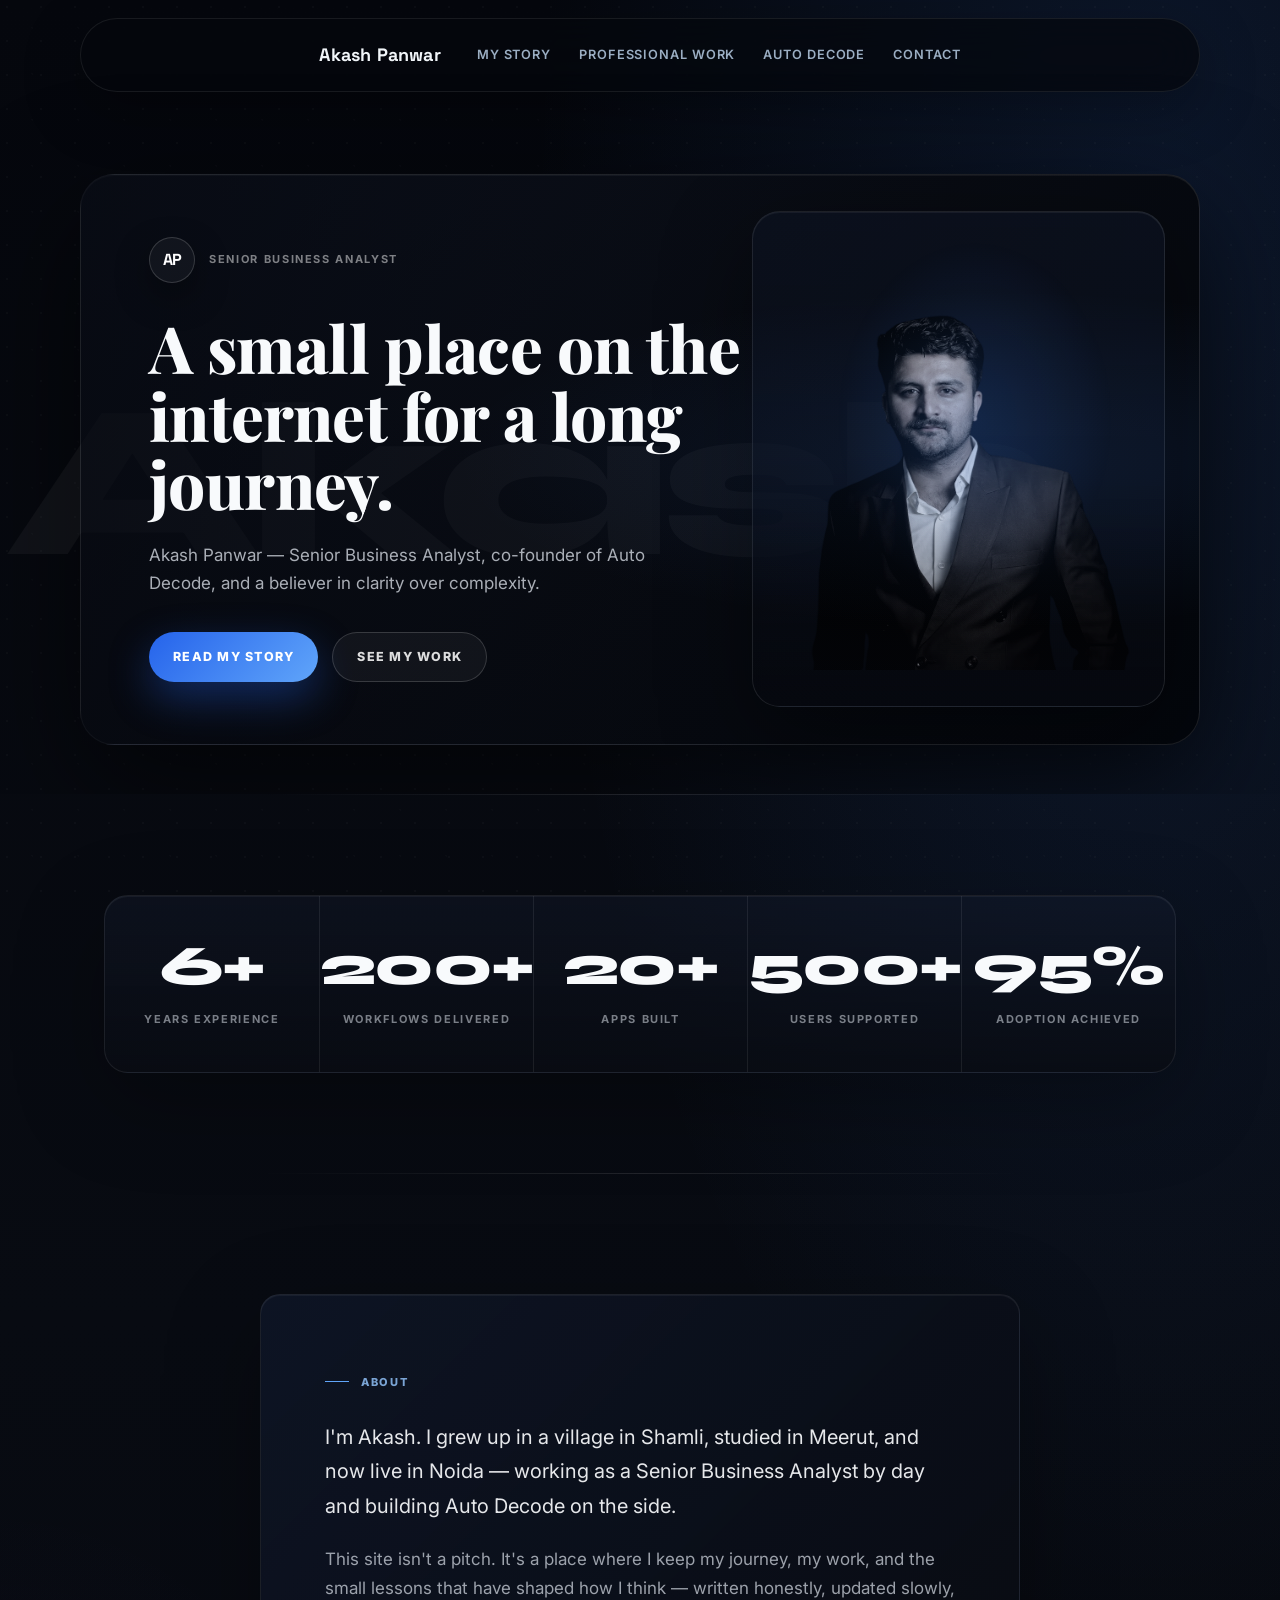
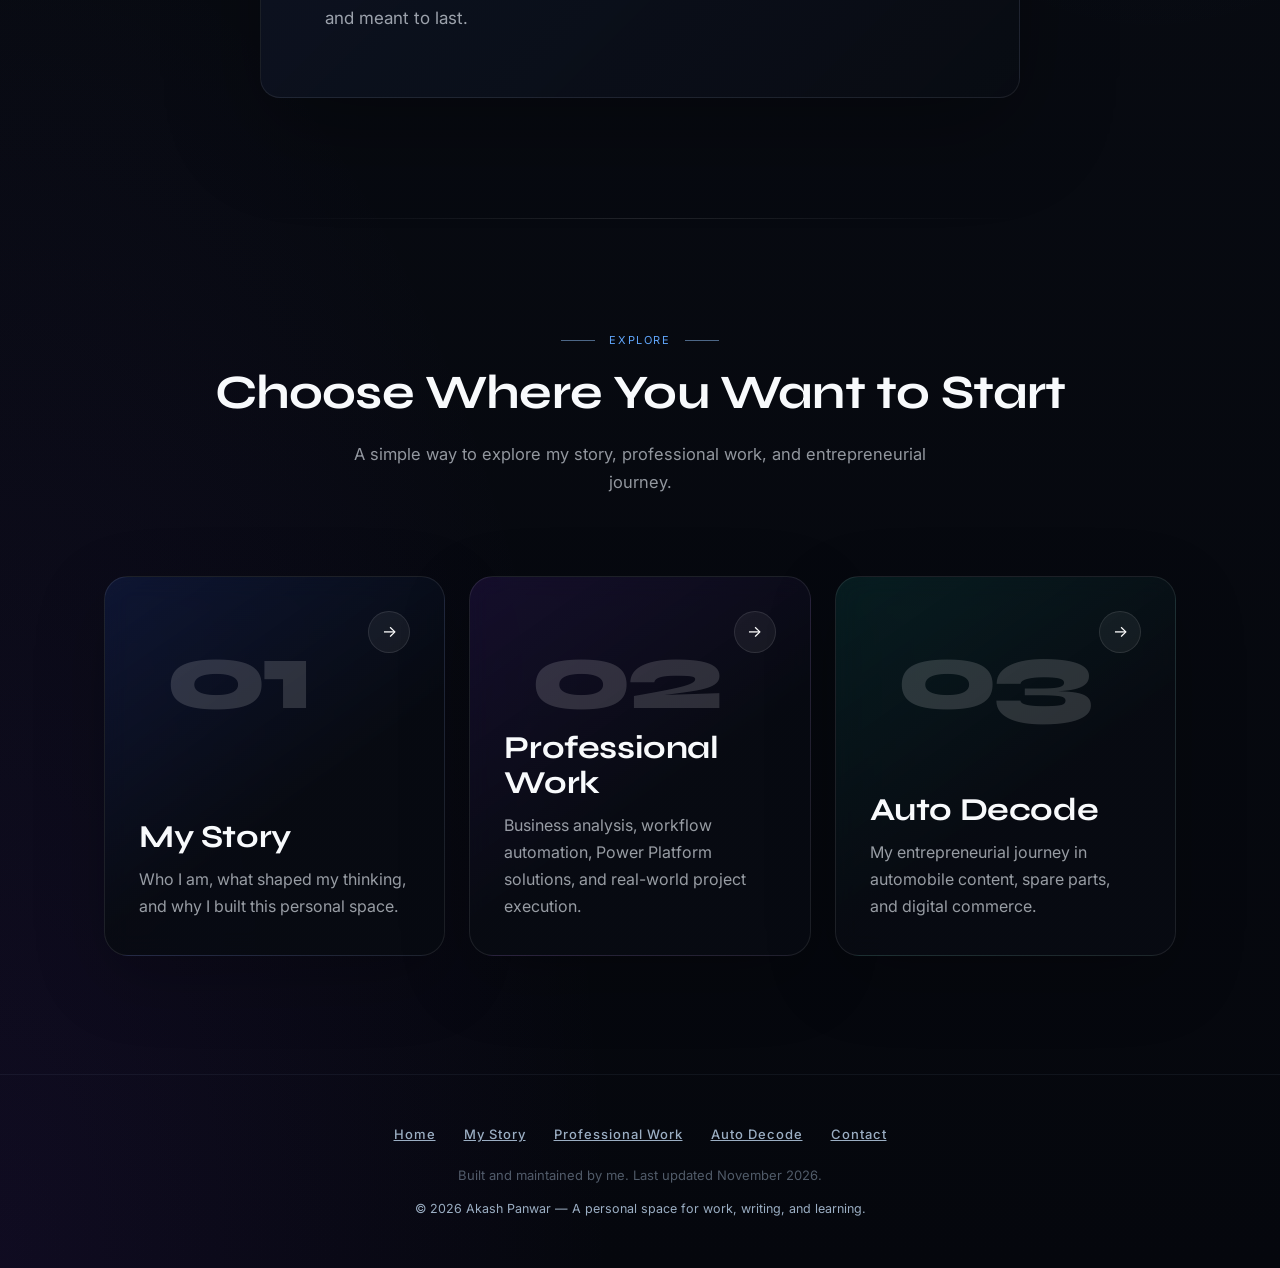
==== index.html @ 714dcef4 "Prepare GitHub Pages deployment" ====
<!DOCTYPE html>
<html lang="en">
<head>
  <meta charset="UTF-8">
  <meta name="viewport" content="width=device-width, initial-scale=1.0">
  <title>Akash Panwar | Home</title>
  <meta name="description" content="Personal professional website of Akash Panwar, Senior Business Analyst sharing work, journey, and learnings.">
  <link rel="preconnect" href="https://fonts.googleapis.com">
  <link rel="preconnect" href="https://fonts.gstatic.com" crossorigin>
  <link href="https://fonts.googleapis.com/css2?family=Playfair+Display:wght@600;700;800&family=Syne:wght@500;600;700;800&family=Space+Grotesk:wght@400;500;600;700;800&family=Inter:ital,opsz,wght@0,14..32,300;0,14..32,400;0,14..32,500;0,14..32,600;0,14..32,700;1,14..32,400&display=swap" rel="stylesheet">
  <link rel="stylesheet" href="style.css">
  <style id="mobile-header-fix">
    .mobile-brand-link { display: none !important; }
    @media (max-width: 900px) {
      nav .mobile-brand-link {
        display: inline-flex !important;
        align-items: center;
        font-family: 'Space Grotesk', sans-serif;
        font-size: 16px;
        font-weight: 700;
        color: var(--heading);
        text-decoration: none;
        letter-spacing: 0.2px;
      }
    }
  </style>

  <style>
    .home-page {
      background:
        radial-gradient(circle at 50% -10%, rgba(59,130,246,0.16), transparent 34%),
        linear-gradient(180deg, #05070d 0%, #080b12 48%, #05070d 100%);
    }

    .home-page #particle-canvas,
    .home-page .glow-orb {
      display: none;
    }

    .home-page nav {
      top: 18px;
      left: 50%;
      right: auto;
      width: min(1120px, calc(100% - 40px));
      transform: translateX(-50%);
      padding: 12px 18px;
      border: 1px solid rgba(255,255,255,0.08);
      border-radius: 999px;
      background: rgba(5,7,13,0.72);
      box-shadow: 0 18px 60px rgba(0,0,0,0.28);
    }

    .home-page #desktop-nav {
      width: 100%;
      justify-content: center;
      gap: 28px;
    }

    .home-page .brand-link {
      color: #fff;
      font-family: 'Space Grotesk', sans-serif;
      font-size: 14px;
      letter-spacing: 1.4px;
    }

    #hero {
      min-height: 100vh !important;
      max-width: 100% !important;
      margin: 0 !important;
      padding: 118px 24px 54px !important;
      display: flex !important;
      align-items: center;
      justify-content: center;
      position: relative;
      z-index: 1;
      overflow: hidden;
    }

    .editorial-hero-card {
      width: min(1120px, 100%);
      min-height: 650px;
      display: grid;
      grid-template-columns: minmax(0, 1.02fr) minmax(360px, 0.9fr);
      position: relative;
      overflow: hidden;
      border-radius: 34px;
      border: 1px solid rgba(255,255,255,0.1);
      background:
        linear-gradient(135deg, rgba(17,17,17,0.98), rgba(8,11,18,0.98) 48%, rgba(3,6,12,0.98)),
        #080b12;
      box-shadow: 0 40px 120px rgba(0,0,0,0.56), inset 0 1px 0 rgba(255,255,255,0.06);
      isolation: isolate;
    }

    .editorial-hero-card::before {
      content: 'Akash';
      position: absolute;
      left: 42px;
      top: 40px;
      font-family: 'Space Grotesk', sans-serif;
      font-size: clamp(86px, 13vw, 178px);
      font-weight: 800;
      line-height: 0.85;
      color: rgba(255,255,255,0.035);
      letter-spacing: -4px;
      pointer-events: none;
      z-index: 0;
    }

    .editorial-hero-card::after {
      content: '';
      position: absolute;
      inset: 0;
      background:
        linear-gradient(90deg, rgba(5,7,13,0.78) 0%, rgba(5,7,13,0.18) 49%, rgba(5,7,13,0) 100%),
        radial-gradient(circle at 78% 25%, rgba(59,130,246,0.16), transparent 30%);
      pointer-events: none;
      z-index: 2;
    }

    .hero-copy {
      position: relative;
      z-index: 3;
      display: flex;
      flex-direction: column;
      justify-content: center;
      padding: 74px 0 74px 70px;
      max-width: 650px;
    }

    .hero-mark-row {
      display: flex;
      align-items: center;
      gap: 14px;
      margin-bottom: 44px;
      opacity: 0;
      animation: editorialIn 0.75s 0.15s both;
    }

    .hero-monogram {
      width: 46px;
      height: 46px;
      display: inline-flex;
      align-items: center;
      justify-content: center;
      border-radius: 50%;
      border: 1px solid rgba(255,255,255,0.16);
      background: rgba(255,255,255,0.04);
      color: #fff;
      font-family: 'Space Grotesk', sans-serif;
      font-weight: 800;
      letter-spacing: -0.8px;
      box-shadow: 0 14px 34px rgba(0,0,0,0.35);
    }

    .hero-kicker {
      color: rgba(255,255,255,0.48);
      font-size: 11px;
      font-weight: 700;
      letter-spacing: 2.6px;
      text-transform: uppercase;
    }

    .hero-heading {
      margin: 0;
      font-family: 'Space Grotesk', sans-serif;
      font-size: clamp(46px, 7.4vw, 92px);
      font-weight: 800;
      line-height: 0.95;
      color: #f8fafc;
      letter-spacing: -1.8px;
      opacity: 0;
      animation: editorialIn 0.8s 0.28s both;
    }

    .hero-heading .highlight {
      display: inline-block;
      margin-top: 8px;
      background: linear-gradient(135deg, #f8fbff 0%, #93c5fd 35%, #3b82f6 100%);
      -webkit-background-clip: text;
      -webkit-text-fill-color: transparent;
      background-clip: text;
      filter: drop-shadow(0 10px 30px rgba(59,130,246,0.22));
    }

    .hero-heading .article {
      display: inline-block;
      margin-right: 0.16em;
    }

    .hero-heading .role-word {
      display: inline-block;
    }

    .hero-sub {
      max-width: 540px;
      margin: 30px 0 0;
      color: rgba(226,232,240,0.74);
      font-size: clamp(15.5px, 1.4vw, 18px);
      line-height: 1.75;
      opacity: 0;
      animation: editorialIn 0.8s 0.42s both;
    }

    .hero-actions {
      display: flex;
      align-items: center;
      gap: 14px;
      flex-wrap: wrap;
      margin-top: 42px;
      opacity: 0;
      animation: editorialIn 0.8s 0.56s both;
    }

    .hero-cta {
      display: inline-flex;
      align-items: center;
      justify-content: center;
      min-height: 50px;
      padding: 0 24px;
      border-radius: 999px;
      font-size: 12.5px;
      font-weight: 800;
      letter-spacing: 1.25px;
      text-transform: uppercase;
      text-decoration: none;
      transition: transform 0.25s ease, box-shadow 0.25s ease, border-color 0.25s ease, background 0.25s ease;
    }

    .hero-cta.primary {
      color: #fff;
      background: linear-gradient(135deg, #2563eb, #60a5fa);
      box-shadow: 0 16px 42px rgba(37,99,235,0.36);
    }

    .hero-cta.secondary {
      color: rgba(255,255,255,0.86);
      border: 1px solid rgba(255,255,255,0.16);
      background: rgba(255,255,255,0.045);
    }

    .hero-cta:hover,
    .hero-cta:focus-visible {
      transform: translateY(-3px);
      box-shadow: 0 22px 54px rgba(37,99,235,0.22);
    }

    .hero-image-panel {
      position: relative;
      z-index: 1;
      min-height: 650px;
      overflow: hidden;
    }

    .hero-image-panel::before {
      content: '';
      position: absolute;
      inset: 0;
      background:
        linear-gradient(90deg, #080b12 0%, rgba(8,11,18,0.58) 16%, rgba(8,11,18,0) 42%),
        linear-gradient(0deg, rgba(5,7,13,0.72) 0%, rgba(5,7,13,0) 34%);
      z-index: 2;
      pointer-events: none;
    }

    .hero-image-panel img {
      position: absolute;
      right: -88px;
      bottom: 76px;
      width: min(690px, 138%);
      height: 100%;
      object-fit: contain;
      object-position: right bottom;
      filter: grayscale(0.68) saturate(0.7) contrast(1.13) brightness(0.92);
      opacity: 0;
      transform: translateX(28px) scale(1.02);
      animation: portraitIn 0.95s 0.34s cubic-bezier(0.16,1,0.3,1) both;
      -webkit-mask-image: linear-gradient(to left, #000 76%, transparent 100%);
      mask-image: linear-gradient(to left, #000 76%, transparent 100%);
    }

    .about-intro {
      max-width: 700px;
      margin: 0 auto;
      padding: 80px 24px;
      text-align: center;
      color: rgba(226,232,240,0.78);
      font-family: 'Inter', sans-serif;
      font-size: clamp(16px, 1.5vw, 18px);
      line-height: 1.85;
    }

    .about-intro p {
      margin: 0;
    }

    .about-intro p + p {
      margin-top: 22px;
    }

    .explore-home {
      max-width: 1120px;
      padding: 28px 24px 96px !important;
      margin: 0 auto;
      position: relative;
      z-index: 1;
    }

    .explore-home .eyebrow,
    .explore-home .sec-title,
    .explore-home .sec-desc {
      text-align: center;
      margin-left: auto;
      margin-right: auto;
    }

    .explore-home .sec-title {
      font-size: clamp(30px, 4vw, 48px);
      color: #f8fafc;
    }

    .explore-home .sec-desc {
      max-width: 620px;
      color: rgba(226,232,240,0.64);
    }

    .home-links-grid {
      display: grid;
      grid-template-columns: repeat(3, minmax(0, 1fr));
      gap: 18px;
      margin-top: 38px;
    }

    .home-page .explore-card {
      min-height: 232px;
      display: flex !important;
      flex-direction: column;
      justify-content: space-between;
      padding: 28px !important;
      border-radius: 22px;
      background: linear-gradient(180deg, rgba(17,24,39,0.72), rgba(8,11,18,0.9));
      border: 1px solid rgba(255,255,255,0.09);
      box-shadow: 0 22px 70px rgba(0,0,0,0.22);
      transition: transform 0.25s ease, border-color 0.25s ease, box-shadow 0.25s ease, background 0.25s ease;
    }

    .home-page .explore-card:hover,
    .home-page .explore-card:focus-visible {
      transform: translateY(-10px);
      border-color: rgba(96,165,250,0.48);
      box-shadow: 0 30px 86px rgba(0,0,0,0.38), 0 0 0 1px rgba(59,130,246,0.1), 0 0 38px rgba(59,130,246,0.12);
      background: linear-gradient(180deg, rgba(20,30,48,0.86), rgba(8,11,18,0.94));
    }

    .explore-card-top {
      display: flex;
      align-items: center;
      justify-content: space-between;
      gap: 16px;
      margin-bottom: 36px;
    }

    .explore-number {
      color: rgba(147,197,253,0.56);
      font-family: 'Space Grotesk', sans-serif;
      font-size: 13px;
      font-weight: 800;
      letter-spacing: 1.8px;
    }

    .explore-arrow {
      width: 34px;
      height: 34px;
      display: inline-flex;
      align-items: center;
      justify-content: center;
      border-radius: 50%;
      color: #fff;
      background: rgba(255,255,255,0.055);
      border: 1px solid rgba(255,255,255,0.1);
      transition: transform 0.25s ease, background 0.25s ease;
    }

    .explore-card:hover .explore-arrow,
    .explore-card:focus-visible .explore-arrow {
      transform: translateX(4px);
      background: rgba(59,130,246,0.2);
    }

    .home-page .explore-card .explore-card-title {
      font-size: 22px;
      color: #f8fafc !important;
      margin: 0 0 12px;
    }

    .home-page .explore-card p {
      color: rgba(226,232,240,0.66) !important;
      font-size: 14.5px !important;
      line-height: 1.72 !important;
      margin: 0;
    }

    .home-page .divider {
      display: none;
    }

    @keyframes editorialIn {
      from { opacity: 0; transform: translateY(24px); }
      to { opacity: 1; transform: translateY(0); }
    }

    @keyframes portraitIn {
      from { opacity: 0; transform: translateX(34px) scale(1.04); }
      to { opacity: 1; transform: translateX(0) scale(1); }
    }

    @media (min-width: 761px) and (max-width: 980px) {
      #hero {
        padding: 106px 16px 46px !important;
      }

      .editorial-hero-card {
        grid-template-columns: minmax(0, 1fr) minmax(290px, 0.82fr);
        min-height: 570px;
        border-radius: 30px;
      }

      .hero-copy {
        padding: 56px 0 56px 46px;
      }

      .hero-heading {
        font-size: clamp(42px, 6vw, 64px);
      }

      .hero-sub {
        max-width: 420px;
        font-size: 15.5px;
      }

      .hero-actions {
        align-items: flex-start;
      }

      .hero-cta {
        min-height: 48px;
        padding: 0 20px;
        font-size: 11.75px;
      }

      .hero-image-panel {
        min-height: 570px;
      }

      .hero-image-panel img {
        right: -108px;
        bottom: 82px;
        width: min(590px, 162%);
        object-position: right bottom;
      }

      .home-links-grid {
        grid-template-columns: 1fr;
      }
    }

    @media (max-width: 760px) {
      #hero {
        padding-top: 104px !important;
      }

      .editorial-hero-card {
        grid-template-columns: 1fr;
        min-height: auto;
      }

      .hero-copy {
        padding: 56px 46px 0;
      }

      .hero-image-panel {
        min-height: 430px;
      }

      .hero-image-panel::before {
        background:
          linear-gradient(180deg, #080b12 0%, rgba(8,11,18,0.18) 22%, rgba(8,11,18,0) 52%),
          linear-gradient(0deg, rgba(5,7,13,0.78) 0%, rgba(5,7,13,0) 34%);
      }

      .hero-image-panel img {
        left: 50%;
        right: auto;
        width: min(560px, 104%);
        transform: translateX(-50%) scale(1.02);
        animation-name: portraitInMobile;
        object-position: center bottom;
        -webkit-mask-image: linear-gradient(to bottom, #000 76%, transparent 100%);
        mask-image: linear-gradient(to bottom, #000 76%, transparent 100%);
      }

      .home-links-grid {
        grid-template-columns: 1fr;
      }
    }

    @media (max-width: 700px) {
      .home-page nav {
        top: 12px;
        width: calc(100% - 24px);
        border-radius: 24px;
      }

      .home-page #mobile-nav {
        top: 78px;
        left: 12px;
        right: 12px;
        border-radius: 22px;
        border: 1px solid rgba(255,255,255,0.08);
      }

      #hero {
        padding: 96px 12px 34px !important;
      }

      .editorial-hero-card {
        border-radius: 26px;
      }

      .editorial-hero-card::before {
        left: 22px;
        top: 26px;
        font-size: 82px;
      }

      .hero-copy {
        padding: 42px 24px 0;
      }

      .hero-mark-row {
        margin-bottom: 34px;
      }

      .hero-heading {
        font-size: clamp(38px, 11.8vw, 56px);
        letter-spacing: -1.1px;
      }

      .hero-actions {
        align-items: stretch;
      }

      .hero-cta {
        width: 100%;
        padding: 0 18px;
      }

      .hero-image-panel {
        min-height: 330px;
        margin-top: -12px;
      }

      .hero-image-panel img {
        bottom: 34px;
        width: min(450px, 118%);
      }

      .about-intro {
        padding: 56px 20px;
        font-size: 15.5px;
      }

      .explore-home {
        padding: 18px 16px 72px !important;
      }
    }

    @keyframes portraitInMobile {
      from { opacity: 0; transform: translateX(-44%) scale(1.04); }
      to { opacity: 1; transform: translateX(-50%) scale(1); }
    }

    .home-page {
      position: relative;
      overflow-x: hidden;
      background:
        radial-gradient(ellipse at 90% 8%, rgba(59,130,246,0.13), transparent 38%),
        radial-gradient(ellipse at 0% 100%, rgba(124,58,237,0.09), transparent 34%),
        linear-gradient(180deg, #05070d 0%, #080b12 46%, #05070d 100%);
    }

    .home-page::before {
      content: '';
      position: fixed;
      inset: 0;
      z-index: 0;
      pointer-events: none;
      opacity: 0.035;
      background-image:
        radial-gradient(circle at 20% 20%, rgba(255,255,255,0.7) 0 1px, transparent 1px),
        radial-gradient(circle at 70% 60%, rgba(255,255,255,0.45) 0 1px, transparent 1px);
      background-size: 34px 34px, 46px 46px;
      mix-blend-mode: screen;
    }

    .home-page > * {
      position: relative;
      z-index: 1;
    }

    #hero {
      min-height: min(80vh, 760px) !important;
      padding: 92px 24px 42px !important;
    }

    .editorial-hero-card {
      min-height: 560px;
      grid-template-columns: minmax(0, 3fr) minmax(320px, 2fr);
      align-items: center;
      overflow: visible;
      background:
        linear-gradient(135deg, rgba(13,18,31,0.98), rgba(8,11,18,0.98) 54%, rgba(3,6,12,0.98)),
        #080b12;
    }

    .editorial-hero-card::before {
      left: -76px;
      top: 54%;
      transform: translateY(-50%);
      font-family: 'Syne', sans-serif;
      font-size: clamp(150px, 18vw, 220px);
      color: rgba(255,255,255,0.04);
      letter-spacing: -10px;
      z-index: 0;
    }

    .editorial-hero-card::after {
      background:
        linear-gradient(90deg, rgba(5,7,13,0.62) 0%, rgba(5,7,13,0.14) 48%, rgba(5,7,13,0) 100%),
        radial-gradient(ellipse at 82% 50%, rgba(59,130,246,0.11), transparent 42%);
    }

    .hero-copy {
      max-width: 660px;
      padding: 62px 0 62px 68px;
    }

    .hero-mark-row {
      margin-bottom: 30px;
    }

    .hero-kicker {
      font-family: 'Inter', sans-serif;
      font-size: 11px;
      letter-spacing: 0.15em;
    }

    .hero-heading {
      max-width: 600px;
      font-family: 'Playfair Display', serif;
      font-size: clamp(48px, 5.1vw, 70px);
      line-height: 1.04;
      letter-spacing: -0.6px;
    }

    .hero-heading .mobile-title {
      display: none;
    }

    .hero-sub {
      max-width: 560px;
      margin-top: 24px;
      font-size: clamp(16px, 1.35vw, 17px);
      line-height: 1.68;
    }

    .hero-actions {
      margin-top: 34px;
    }

    .hero-image-panel {
      min-height: 496px;
      margin: 32px 34px 32px 0;
      border: 1px solid rgba(255,255,255,0.1);
      border-radius: 28px;
      overflow: hidden;
      box-shadow: 0 30px 90px rgba(0,0,0,0.42), inset 0 1px 0 rgba(255,255,255,0.06);
      background: linear-gradient(180deg, rgba(15,23,42,0.46), rgba(8,11,18,0.92));
    }

    .hero-image-panel::before {
      background:
        radial-gradient(ellipse at 54% 42%, rgba(59,130,246,0.16), transparent 44%),
        linear-gradient(0deg, rgba(5,7,13,0.62) 0%, rgba(5,7,13,0) 42%);
      filter: blur(0);
    }

    .hero-image-panel img {
      right: -60px;
      bottom: 36px;
      width: min(560px, 134%);
      height: 94%;
      object-position: right bottom;
      -webkit-mask-image: linear-gradient(to left, #000 84%, transparent 100%);
      mask-image: linear-gradient(to left, #000 84%, transparent 100%);
    }

    .section-divider {
      width: min(60%, 760px);
      height: 1px;
      margin: 0 auto;
      background: linear-gradient(90deg, transparent, rgba(255,255,255,0.1), transparent);
    }

    .metrics-strip {
      max-width: 1120px;
      margin: 0 auto;
      padding: 100px 24px;
    }

    .metrics-grid {
      display: grid;
      grid-template-columns: repeat(5, minmax(0, 1fr));
      border: 1px solid rgba(255,255,255,0.08);
      border-radius: 24px;
      background:
        linear-gradient(180deg, rgba(15,23,42,0.4), rgba(8,11,18,0.84)),
        rgba(255,255,255,0.015);
      box-shadow: 0 28px 90px rgba(0,0,0,0.28), inset 0 1px 0 rgba(255,255,255,0.05);
      overflow: hidden;
    }

    .metric-item {
      min-height: 176px;
      display: flex;
      flex-direction: column;
      align-items: center;
      justify-content: center;
      padding: 28px 18px;
      text-align: center;
    }

    .metric-item + .metric-item {
      border-left: 1px solid rgba(255,255,255,0.08);
    }

    .metric-value {
      font-family: 'Syne', sans-serif;
      font-size: clamp(48px, 4.8vw, 56px);
      line-height: 1;
      font-weight: 800;
      letter-spacing: -1.5px;
      color: #f8fafc;
    }

    .metric-label {
      margin-top: 16px;
      color: rgba(226,232,240,0.52);
      font-family: 'Inter', sans-serif;
      font-size: 11px;
      font-weight: 700;
      letter-spacing: 0.15em;
      text-transform: uppercase;
    }

    .about-intro {
      max-width: none;
      padding: 120px 24px;
    }

    .about-panel {
      max-width: 760px;
      margin: 0 auto;
      padding: 64px;
      text-align: left;
      border: 1px solid rgba(255,255,255,0.08);
      border-radius: 20px;
      background:
        linear-gradient(135deg, rgba(15,23,42,0.72), rgba(8,11,18,0.96)),
        #080b12;
      box-shadow: 0 30px 96px rgba(0,0,0,0.3), inset 0 1px 0 rgba(255,255,255,0.05);
    }

    .about-eyebrow {
      display: inline-flex;
      align-items: center;
      gap: 12px;
      margin-bottom: 28px;
      color: rgba(147,197,253,0.82);
      font-family: 'Inter', sans-serif;
      font-size: 11px;
      font-weight: 800;
      letter-spacing: 0.15em;
      text-transform: uppercase;
    }

    .about-eyebrow::before {
      content: '';
      width: 24px;
      height: 1px;
      background: #60a5fa;
    }

    .about-intro .about-lead {
      color: rgba(248,250,252,0.92);
      font-size: 20px;
      line-height: 1.72;
    }

    .about-intro .about-panel p:not(.about-lead) {
      color: rgba(226,232,240,0.68);
      font-size: 17px;
      line-height: 1.72;
    }

    .explore-home {
      padding: 112px 24px 118px !important;
    }

    .explore-home .eyebrow {
      display: flex;
      align-items: center;
      justify-content: center;
      gap: 14px;
      font-family: 'Inter', sans-serif;
      font-size: 11px;
      letter-spacing: 0.15em;
    }

    .explore-home .eyebrow::before,
    .explore-home .eyebrow::after {
      content: '';
      width: 34px;
      height: 1px;
      background: rgba(147,197,253,0.5);
    }

    .explore-home .sec-title {
      font-family: 'Syne', sans-serif;
      font-size: clamp(40px, 4vw, 48px);
      letter-spacing: -0.8px;
    }

    .explore-home .sec-desc {
      font-size: 16.5px;
      line-height: 1.7;
    }

    .home-links-grid {
      grid-template-columns: repeat(3, minmax(0, 1fr));
      gap: 24px;
      margin-top: 80px;
    }

    .home-page .explore-card {
      position: relative;
      min-height: 380px;
      padding: 34px !important;
      overflow: hidden;
      border-radius: 24px;
      transition: transform 300ms cubic-bezier(0.16,1,0.3,1), border-color 300ms cubic-bezier(0.16,1,0.3,1), box-shadow 300ms cubic-bezier(0.16,1,0.3,1), background 300ms cubic-bezier(0.16,1,0.3,1);
    }

    .home-page .explore-card:nth-child(1) {
      background: linear-gradient(145deg, rgba(37,99,235,0.13), rgba(8,11,18,0.92) 58%);
    }

    .home-page .explore-card:nth-child(2) {
      background: linear-gradient(145deg, rgba(124,58,237,0.13), rgba(8,11,18,0.92) 58%);
    }

    .home-page .explore-card:nth-child(3) {
      background: linear-gradient(145deg, rgba(20,184,166,0.12), rgba(8,11,18,0.92) 58%);
    }

    .home-page .explore-card:hover,
    .home-page .explore-card:focus-visible {
      transform: translateY(-4px);
      border-color: rgba(255,255,255,0.16);
      box-shadow: 0 34px 92px rgba(0,0,0,0.42), 0 0 46px rgba(59,130,246,0.1);
    }

    .explore-card-top {
      position: relative;
      z-index: 2;
      margin-bottom: auto;
    }

    .explore-number {
      position: absolute;
      left: 26px;
      top: 18px;
      font-family: 'Syne', sans-serif;
      font-size: clamp(72px, 8vw, 96px);
      line-height: 1;
      letter-spacing: -5px;
      color: rgba(255,255,255,0.15);
      pointer-events: none;
    }

    .explore-arrow {
      margin-left: auto;
      width: 42px;
      height: 42px;
      box-shadow: 0 0 0 rgba(96,165,250,0);
    }

    .explore-card:hover .explore-arrow,
    .explore-card:focus-visible .explore-arrow {
      transform: translate(4px, -2px);
      background: rgba(59,130,246,0.22);
      box-shadow: 0 0 34px rgba(96,165,250,0.24);
    }

    .home-page .explore-card .explore-card-title {
      position: relative;
      z-index: 2;
      font-family: 'Syne', sans-serif;
      font-size: clamp(26px, 2.5vw, 32px);
      line-height: 1.1;
      letter-spacing: -0.4px;
    }

    .home-page .explore-card p {
      position: relative;
      z-index: 2;
      font-size: 16px !important;
      line-height: 1.7 !important;
    }

    .footer-updated {
      margin: 0 0 10px;
      color: var(--muted);
      font-size: 13px;
      font-weight: 400;
      opacity: 0.5;
      text-align: center;
    }

    @media (min-width: 761px) and (max-width: 980px) {
      #hero {
        min-height: auto !important;
        padding: 96px 16px 42px !important;
      }

      .editorial-hero-card {
        grid-template-columns: minmax(0, 1.2fr) minmax(280px, 0.8fr);
        min-height: 520px;
      }

      .hero-heading {
        font-size: clamp(42px, 5.8vw, 58px);
      }

      .hero-image-panel {
        min-height: 440px;
        margin: 28px 28px 28px 0;
      }

      .metrics-grid {
        grid-template-columns: repeat(5, minmax(0, 1fr));
      }

      .metric-value {
        font-size: 40px;
      }
    }

    @media (max-width: 760px) {
      #hero {
        min-height: auto !important;
      }

      .editorial-hero-card {
        overflow: hidden;
      }

      .hero-heading {
        max-width: 100%;
        font-size: clamp(40px, 10vw, 48px);
        line-height: 1.08;
      }

      .hero-image-panel {
        border-radius: 0 0 26px 26px;
        border-left: 0;
        border-right: 0;
        border-bottom: 0;
      }
    }

    @media (max-width: 700px) {
      .editorial-hero-card::before {
        left: -42px;
        top: 74px;
        transform: none;
        font-size: 120px;
      }

      #hero {
        padding: 92px 8px 34px !important;
      }

      .hero-copy {
        padding: 38px 20px 0;
      }

      .hero-heading {
        font-size: clamp(26px, 7vw, 30px);
        line-height: 1.08;
      }

      .hero-heading .desktop-title {
        display: none;
      }

      .hero-heading .mobile-title {
        display: inline;
      }

      .hero-sub {
        font-size: 16px;
      }

      .section-divider {
        width: 74%;
      }

      .metrics-strip {
        padding: 72px 20px;
      }

      .metrics-grid {
        grid-template-columns: 1fr;
        border-radius: 20px;
      }

      .metric-item {
        min-height: 132px;
        padding: 26px 18px;
      }

      .metric-item + .metric-item {
        border-left: 0;
        border-top: 1px solid rgba(255,255,255,0.08);
      }

      .metric-value {
        font-size: 48px;
      }

      .about-intro {
        padding: 88px 20px;
      }

      .about-panel {
        padding: 32px;
        border-radius: 18px;
        text-align: left;
      }

      .about-intro .about-lead {
        font-size: 18px;
      }

      .about-intro .about-panel p:not(.about-lead) {
        font-size: 16px;
      }

      .explore-home {
        padding: 88px 16px 92px !important;
      }

      .explore-home .sec-title {
        font-size: clamp(30px, 8.8vw, 34px);
      }

      .home-links-grid {
        margin-top: 56px;
        gap: 18px;
      }

      .home-page .explore-card {
        min-height: 320px;
        padding: 28px !important;
      }
    }
  </style>
</head>
<body class="home-page">

  <div id="loading-screen">
    <div id="cin-wrap">
      <div id="cin-monogram">AP</div>
      <div id="cin-fullname">Akash Panwar</div>
    </div>
    <div id="cin-tagline">Senior Business Analyst &nbsp;&middot;&nbsp; Noida, India</div>
  </div>

  <div id="scroll-progress"></div>
  <canvas id="particle-canvas"></canvas>

  <nav>
    <a class="mobile-brand-link" href="index.html">Akash Panwar</a>
    <div id="desktop-nav">
      <a class="nav-link brand-link active" href="index.html">Akash Panwar</a>
      <a class="nav-link" href="my-story.html">my story</a>
      <a class="nav-link" href="professional-work.html">professional work</a>
      <a class="nav-link" href="auto-decode.html">auto decode</a>
      <a class="nav-link" href="contact.html">contact</a>
    </div>
    <button class="icon-btn" id="mobile-toggle" title="Menu" style="display:none;">&#9776;</button>
  </nav>

  <div id="mobile-nav">
    <a class="nav-link" href="my-story.html">my story</a>
    <a class="nav-link" href="professional-work.html">professional work</a>
    <a class="nav-link" href="auto-decode.html">auto decode</a>
    <a class="nav-link" href="contact.html">contact</a>
  </div>

  <section id="hero">
    <div class="editorial-hero-card">
      <div class="hero-copy">
        <div class="hero-mark-row">
          <div class="hero-monogram">AP</div>
          <div class="hero-kicker">Senior Business Analyst</div>
        </div>
        <h1 class="hero-heading">
          <span class="desktop-title">A small place on the<br>internet for a long journey.</span>
          <span class="mobile-title">A small place<br>on the internet<br>for a long journey.</span>
        </h1>
        <p class="hero-sub">
          Akash Panwar &mdash; Senior Business Analyst, co-founder of Auto Decode, and a believer in clarity over complexity.
        </p>
        <div class="hero-actions">
          <a class="hero-cta primary" href="my-story.html">Read My Story</a>
          <a class="hero-cta secondary" href="professional-work.html">See My Work</a>
        </div>
      </div>
      <div class="hero-image-panel" aria-hidden="true">
        <img src="akash-panwar.png" alt="">
      </div>
    </div>
  </section>

  <div class="section-divider" aria-hidden="true"></div>

  <section class="metrics-strip" aria-label="Professional metrics">
    <div class="metrics-grid">
      <div class="metric-item">
        <div class="metric-value" data-count="6" data-suffix="+">0+</div>
        <div class="metric-label">Years Experience</div>
      </div>
      <div class="metric-item">
        <div class="metric-value" data-count="200" data-suffix="+">0+</div>
        <div class="metric-label">Workflows Delivered</div>
      </div>
      <div class="metric-item">
        <div class="metric-value" data-count="20" data-suffix="+">0+</div>
        <div class="metric-label">Apps Built</div>
      </div>
      <div class="metric-item">
        <div class="metric-value" data-count="500" data-suffix="+">0+</div>
        <div class="metric-label">Users Supported</div>
      </div>
      <div class="metric-item">
        <div class="metric-value" data-count="95" data-suffix="%">0%</div>
        <div class="metric-label">Adoption Achieved</div>
      </div>
    </div>
  </section>

  <div class="section-divider" aria-hidden="true"></div>

  <section class="about-intro">
    <div class="about-panel">
      <div class="about-eyebrow">About</div>
      <p class="about-lead">I'm Akash. I grew up in a village in Shamli, studied in Meerut, and now live in Noida &mdash; working as a Senior Business Analyst by day and building Auto Decode on the side.</p>
      <p>This site isn't a pitch. It's a place where I keep my journey, my work, and the small lessons that have shaped how I think &mdash; written honestly, updated slowly, and meant to last.</p>
    </div>
  </section>

  <div class="section-divider" aria-hidden="true"></div>

  <section class="reveal-section explore-home" id="explore-section">
    <div class="eyebrow">Explore</div>
    <h2 class="sec-title">Choose Where You Want to Start</h2>
    <p class="sec-desc">A simple way to explore my story, professional work, and entrepreneurial journey.</p>

    <div class="home-links-grid">
      <a href="my-story.html" class="card explore-card">
        <div class="explore-card-top">
          <span class="explore-number">01</span>
          <span class="explore-arrow">-&gt;</span>
        </div>
        <div>
          <h3 class="explore-card-title">My Story</h3>
          <p>Who I am, what shaped my thinking, and why I built this personal space.</p>
        </div>
      </a>

      <a href="professional-work.html" class="card explore-card">
        <div class="explore-card-top">
          <span class="explore-number">02</span>
          <span class="explore-arrow">-&gt;</span>
        </div>
        <div>
          <h3 class="explore-card-title">Professional Work</h3>
          <p>Business analysis, workflow automation, Power Platform solutions, and real-world project execution.</p>
        </div>
      </a>

      <a href="auto-decode.html" class="card explore-card">
        <div class="explore-card-top">
          <span class="explore-number">03</span>
          <span class="explore-arrow">-&gt;</span>
        </div>
        <div>
          <h3 class="explore-card-title">Auto Decode</h3>
          <p>My entrepreneurial journey in automobile content, spare parts, and digital commerce.</p>
        </div>
      </a>
    </div>
  </section>

  <footer>
    <div style="display:flex;justify-content:center;gap:28px;margin-bottom:18px;flex-wrap:wrap;">
      <a class="footer-link" href="index.html">home</a>
      <a class="footer-link" href="my-story.html">my story</a>
      <a class="footer-link" href="professional-work.html">professional work</a>
      <a class="footer-link" href="auto-decode.html">auto decode</a>
      <a class="footer-link" href="contact.html">contact</a>
    </div>
    <p class="footer-updated">Built and maintained by me. Last updated November 2026.</p>
    <p style="font-size:12.5px;color:var(--muted);font-weight:400;">&copy; 2026 Akash Panwar &mdash; A personal space for work, writing, and learning.</p>
  </footer>

  <script>
    (() => {
      const metrics = document.querySelectorAll('.metric-value[data-count]');
      if (!metrics.length) return;

      const animateMetric = (node) => {
        if (node.dataset.done) return;
        node.dataset.done = 'true';
        const target = Number(node.dataset.count || 0);
        const suffix = node.dataset.suffix || '';
        const duration = 850;
        const start = performance.now();

        const step = (now) => {
          const progress = Math.min((now - start) / duration, 1);
          const eased = 1 - Math.pow(1 - progress, 3);
          node.textContent = `${Math.round(target * eased)}${suffix}`;
          if (progress < 1) requestAnimationFrame(step);
        };

        requestAnimationFrame(step);
      };

      const observer = new IntersectionObserver((entries) => {
        entries.forEach((entry) => {
          if (entry.isIntersecting) {
            animateMetric(entry.target);
            observer.unobserve(entry.target);
          }
        });
      }, { threshold: 0.45 });

      metrics.forEach((metric) => observer.observe(metric));
    })();
  </script>
  <script src="script.js"></script>
</body>
</html>
---- style.css ----
/* -- RESET ----------------------------------------------- */
*, *::before, *::after { margin: 0; padding: 0; box-sizing: border-box; }
html { scroll-behavior: smooth; }
::selection { background: rgba(96,165,250,0.24); color: #e2e8f0; }

/* -- THEME VARIABLES -------------------------------------- */
:root {
  --accent:  #3b82f6;
  --accent2: #1e40af;
  --accent3: #3b82f6;
  --amber:   #3b82f6;
  --bg:       #060b14;
  --bg-alt:   #0c1525;
  --card-bg:  rgba(12,21,37,0.7);
  --heading:  #f1f5f9;
  --text:     #dde6f3;
  --muted:    #9baec3;
  --border:   rgba(100,116,139,0.12);
  --nav-bg:   rgba(6,11,20,0.9);
  --shadow:   rgba(0,0,0,0.4);
}

/* -- BASE ------------------------------------------------- */
body {
  font-family: 'Inter', sans-serif;
  font-size: 16px;
  background: var(--bg);
  color: var(--text);
  line-height: 1.8;
  min-height: 100vh;
  overflow-x: hidden;
  transition: background 0.5s, color 0.5s;
}

h1, h2, h3, h4 {
  font-family: 'Space Grotesk', sans-serif;
  color: var(--heading);
}

p, li {
  line-height: 1.82;
}

/* -- KEYFRAMES -------------------------------------------- */
@keyframes orbFloat     { 0%{transform:translate(0,0)} 100%{transform:translate(16px,-22px)} }
@keyframes blink        { 0%,100%{opacity:1} 50%{opacity:0} }
@keyframes heroGlow     { 0%,100%{opacity:0.3} 50%{opacity:0.6} }
@keyframes slideInUp    { from{opacity:0;transform:translateY(40px)} to{opacity:1;transform:translateY(0)} }
@keyframes slideInRight { from{opacity:0;transform:translateX(60px)} to{opacity:1;transform:translateX(0)} }
@keyframes loadPulse    { 0%,100%{opacity:0.3;transform:scale(0.95)} 50%{opacity:1;transform:scale(1.05)} }
@keyframes loadBar      { 0%{width:0} 100%{width:100%} }
@keyframes loadFade     { from{opacity:0;transform:translateY(20px)} to{opacity:1;transform:translateY(0)} }
@keyframes mobileIn     { from{opacity:0;transform:translateY(-12px)} to{opacity:1;transform:translateY(0)} }

/* -- LOADING SCREEN --------------------------------------- */
@keyframes cinMonoIn {
  from { opacity: 0; transform: translate(-50%, -50%) scale(0.6); }
  to   { opacity: 1; transform: translate(-50%, -50%) scale(1); }
}

#loading-screen {
  position: fixed; inset: 0;
  background: #060b14;
  display: flex; flex-direction: column;
  align-items: center; justify-content: center;
  z-index: 9999;
  transition: opacity 0.7s ease, visibility 0.7s ease;
}
#loading-screen.hidden { opacity: 0; visibility: hidden; pointer-events: none; }

#cin-wrap {
  position: relative;
  width: 480px; max-width: 90vw;
  height: 140px;
}

#cin-monogram {
  font-family: 'Space Grotesk', sans-serif;
  font-size: 110px; font-weight: 700; letter-spacing: -5px; line-height: 1;
  background: linear-gradient(135deg, #60a5fa, #3b82f6, #93c5fd);
  -webkit-background-clip: text; -webkit-text-fill-color: transparent;
  background-clip: text;
  filter: drop-shadow(0 0 40px rgba(59,130,246,0.5));
  position: absolute;
  top: 50%; left: 50%;
  transform: translate(-50%, -50%) scale(1);
  white-space: nowrap;
  animation: cinMonoIn 0.7s cubic-bezier(0.16,1,0.3,1) both;
  transition: opacity 0.5s ease, transform 0.5s cubic-bezier(0.4,0,0.6,1), filter 0.5s ease;
}

#cin-fullname {
  font-family: 'Space Grotesk', sans-serif;
  font-size: 50px; font-weight: 700; letter-spacing: -1.5px;
  color: #f1f5f9; white-space: nowrap;
  position: absolute;
  top: 50%; left: 50%;
  transform: translate(-50%, calc(-50% + 20px));
  opacity: 0;
  transition: opacity 0.65s cubic-bezier(0.16,1,0.3,1), transform 0.65s cubic-bezier(0.16,1,0.3,1);
}

#cin-tagline {
  font-size: 11px; color: #64748b;
  letter-spacing: 3.5px; text-transform: uppercase;
  font-family: 'Inter', sans-serif;
  margin-top: 20px; opacity: 0;
  transition: opacity 0.6s ease 0.25s;
}

/* phase2: AP exits, full name + tagline enter */
#loading-screen.phase2 #cin-monogram {
  opacity: 0;
  transform: translate(-50%, -50%) scale(0.45);
  filter: drop-shadow(0 0 0px rgba(59,130,246,0));
}
#loading-screen.phase2 #cin-fullname {
  opacity: 1;
  transform: translate(-50%, -50%);
}
#loading-screen.phase2 #cin-tagline {
  opacity: 1;
}

/* -- SCROLL PROGRESS -------------------------------------- */
#scroll-progress {
  position: fixed; top: 0; left: 0; height: 3px; width: 0;
  background: linear-gradient(90deg, #3b82f6, #1e40af, #3b82f6);
  z-index: 200; pointer-events: none;
  box-shadow: 0 0 12px rgba(59,130,246,0.6);
  transition: width 0.1s linear;
}

/* -- PARTICLE CANVAS -------------------------------------- */
#particle-canvas {
  position: fixed; top: 0; left: 0;
  width: 100%; height: 100%;
  z-index: 0; pointer-events: none;
  transition: opacity 0.5s;
}

/* -- GLOW ORBS -------------------------------------------- */
.glow-orb {
  position: fixed; border-radius: 50%;
  filter: blur(60px); pointer-events: none; z-index: 0;
  animation: orbFloat 12s ease-in-out infinite alternate;
}

/* -- NAVIGATION ------------------------------------------- */
nav {
  position: fixed; top: 0; left: 0; right: 0; z-index: 100;
  padding: 14px 56px;
  display: flex; align-items: center; justify-content: center;
  background: var(--nav-bg);
  -webkit-backdrop-filter: blur(24px);
  backdrop-filter: blur(24px);
  border-bottom: 1px solid var(--border);
  transition: all 0.5s;
}
#nav-logo {
  cursor: pointer; font-family: 'Space Grotesk', sans-serif;
  font-size: 24px; font-weight: 700;
  color: var(--heading); text-decoration: none;
}
#nav-logo span {
  background: linear-gradient(135deg,#3b82f6,#1e40af);
  -webkit-background-clip: text; -webkit-text-fill-color: transparent;
  background-clip: text;
}
#desktop-nav { display: flex; gap: 24px; align-items: center; }
.mobile-brand-link {
  display: none;
  font-family: 'Space Grotesk', sans-serif;
  font-size: 16px;
  font-weight: 700;
  color: var(--heading);
  text-decoration: none;
  letter-spacing: 0.2px;
}
.nav-link {
  color: var(--muted);
  font-size: 12.75px; font-weight: 600;
  letter-spacing: 0.9px; text-transform: uppercase;
  cursor: pointer; border: none; background: none;
  padding: 8px 0; position: relative;
  transition: color 0.3s;
  font-family: 'Inter', sans-serif;
  text-decoration: none;
  display: inline-block;
}
.nav-link:hover { color: var(--heading); }
.nav-link::after {
  content: ''; position: absolute;
  bottom: 4px; left: 50%; width: 0; height: 2px;
  background: linear-gradient(90deg,#3b82f6,#1e40af);
  transition: all 0.4s cubic-bezier(0.16,1,0.3,1);
  transform: translateX(-50%);
}
.nav-link:hover::after { width: 100%; }
/* -- ACTIVE NAV STATE -------------------------------------- */
.nav-link.active {
  color: var(--heading);
}
.nav-link.active::after {
  width: 100%;
  opacity: 0.9;
}
#mobile-nav .nav-link.active {
  color: #f8fafc;
  padding-left: 14px;
  border-left: 2px solid #60a5fa;
  background: rgba(59,130,246,0.08);
  border-radius: 8px;
}
#mobile-nav .nav-link.active::after {
  display: none;
}

.home-page .nav-link::after {
  height: 1px;
  background: linear-gradient(90deg, rgba(96,165,250,0.55), rgba(30,64,175,0.42));
}

.home-page .nav-link:hover::after {
  width: 64%;
}

.home-page .nav-link.active {
  color: var(--heading);
}

.home-page .nav-link.active::after {
  width: 50%;
  opacity: 0.62;
}
.icon-btn {
  width: 42px; height: 42px; border-radius: 50%;
  border: 1px solid var(--border); background: var(--card-bg);
  color: var(--heading); font-size: 18px;
  cursor: pointer; display: flex; align-items: center; justify-content: center;
  -webkit-backdrop-filter: blur(8px);
  transition: all 0.4s; backdrop-filter: blur(8px);
}
.icon-btn:hover { border-color: #3b82f6; transform: rotate(180deg) scale(1.1); box-shadow: 0 0 20px rgba(59,130,246,0.2); }
#mobile-toggle { display: none; }

/* -- MOBILE NAV ------------------------------------------- */
#mobile-nav {
  display: none; position: fixed; top: 63px; left: 0; right: 0;
  -webkit-backdrop-filter: blur(24px);
  background: var(--nav-bg); backdrop-filter: blur(24px);
  border-bottom: 1px solid var(--border);
  padding: 20px 24px; flex-direction: column; gap: 14px;
  z-index: 99; animation: mobileIn 0.3s;
}
#mobile-nav.open { display: flex; }

/* -- BUTTONS ---------------------------------------------- */
.btn {
  font-family: 'Inter', sans-serif; font-weight: 700; font-size: 13.5px;
  padding: 16px 36px; border-radius: 60px; cursor: pointer;
  transition: all 0.4s cubic-bezier(0.16,1,0.3,1);
  letter-spacing: 0.7px; text-transform: uppercase;
  text-decoration: none; display: inline-flex; align-items: center; gap: 10px;
  position: relative; overflow: hidden; border: none;
}
.btn-glow {
  background: linear-gradient(135deg,#3b82f6,#1e40af);
  color: #fff; box-shadow: 0 4px 30px rgba(59,130,246,0.3);
}
.btn-glow:hover { transform: translateY(-3px); box-shadow: 0 12px 40px rgba(59,130,246,0.5); }
.btn-ghost {
  background: transparent; color: var(--heading);
  border: 1.5px solid var(--border) !important;
}
.btn-ghost:hover { border-color: #3b82f6 !important; color: #3b82f6; background: rgba(59,130,246,0.04); }

/* -- CARDS ------------------------------------------------ */
.card {
  background: var(--card-bg);
  border: 1px solid var(--border);
  -webkit-backdrop-filter: blur(12px);
  border-radius: 20px; backdrop-filter: blur(12px);
  transition: all 0.4s cubic-bezier(0.16,1,0.3,1);
}
.card:hover { border-color: rgba(59,130,246,0.3); box-shadow: 0 16px 42px var(--shadow); transform: translateY(-4px); }
.tilt-card { will-change: transform; }

/* -- SECTIONS --------------------------------------------- */
.reveal-section {
  opacity: 0; transform: translateY(34px);
  transition: opacity 0.8s cubic-bezier(0.16,1,0.3,1), transform 0.8s cubic-bezier(0.16,1,0.3,1);
  position: relative; z-index: 1;
  padding: 80px 56px; max-width: 1240px; margin: 0 auto;
}
.reveal-section.visible { opacity: 1; transform: translateY(0); }

/* -- TYPOGRAPHY ------------------------------------------- */
.eyebrow {
  font-family: 'Inter', sans-serif;
  font-size: 12.25px; color: #60a5fa;
  letter-spacing: 2.6px; text-transform: uppercase; margin-bottom: 16px;
}
.sec-title {
  font-family: 'Space Grotesk', sans-serif;
  font-size: 52px; font-weight: 700;
  color: var(--heading); line-height: 1.1; letter-spacing: -0.5px; transition: color 0.5s;
}
.sec-desc {
  font-size: 17px; color: var(--text);
  margin-top: 20px; max-width: 560px; font-weight: 400; line-height: 1.8;
}

#blog .sec-title::selection {
  background: transparent;
  color: var(--heading);
}
.divider {
  height: 1px;
  background: linear-gradient(90deg,transparent,var(--border),transparent);
  max-width: 1240px; margin: 0 auto;
}
.grad-text {
  background: linear-gradient(135deg, #3b82f6, #1e40af, #3b82f6);
  -webkit-background-clip: text; -webkit-text-fill-color: transparent;
  background-clip: text;
}

/* -- SPLIT TEXT CHARS ------------------------------------- */
.split-char {
  display: inline-block;
  opacity: 0; transform: translateY(60px) rotateX(-80deg);
  transition: all 0.6s cubic-bezier(0.16,1,0.3,1);
  transform-origin: bottom;
}
.split-char.visible { opacity: 1; transform: translateY(0) rotateX(0); }

/* -- HERO ------------------------------------------------- */
#hero {
  min-height: auto; display: flex; flex-direction: column;
  justify-content: center; padding: 140px 56px 60px;
  max-width: 1240px; margin: 0 auto; position: relative; z-index: 1;
}
.hero-grid { display: grid; grid-template-columns: 1fr 380px; gap: 56px; align-items: center; }
#typed-cursor { animation: blink 1s infinite; color: #3b82f6; }
.hero-tag {
  padding: 6px 18px; border: 1px solid var(--border);
  border-radius: 100px; font-size: 12.5px; font-weight: 500;
  color: var(--text); transition: all 0.3s; cursor: default; display: inline-block;
}
.hero-tag:hover { border-color: #3b82f6; color: #3b82f6; background: rgba(59,130,246,0.06); }
.hero-cta-row { align-items: center; }
.hero-cta-row .btn { min-height: 52px; }

/* -- STATS ------------------------------------------------ */
.stats-section { position: relative; z-index: 1; padding: 60px 56px; max-width: 1240px; margin: 0 auto; }
.stats-grid { display: grid; grid-template-columns: repeat(6,1fr); gap: 24px; padding: 40px 0; }
.stat-item { text-align: center; opacity: 0; transform: translateY(30px); transition: all 0.7s cubic-bezier(0.16,1,0.3,1); }
.stat-item.visible { opacity: 1; transform: translateY(0); }
.stat-num {
  font-family: 'Space Grotesk', sans-serif; font-size: 48px; font-weight: 700;
  background: linear-gradient(135deg,#3b82f6,#1e40af);
  -webkit-background-clip: text; -webkit-text-fill-color: transparent;
  background-clip: text; line-height: 1.1;
}
.stat-label { font-size: 11px; color: var(--muted); letter-spacing: 2px; text-transform: uppercase; margin-top: 8px; }

/* -- TIMELINE --------------------------------------------- */
.timeline-wrap { margin-top: 48px; padding-left: 44px; position: relative; }
.timeline-line {
  position: absolute; left: 14px; top: 0; bottom: 0;
  width: 2px; background: linear-gradient(to bottom, #3b82f6, #1e40af, var(--border));
}
.timeline-dot {
  position: absolute; left: -39px; top: 36px;
  width: 16px; height: 16px; border-radius: 50%;
  background: linear-gradient(135deg,#3b82f6,#1e40af);
  border: 3px solid var(--bg);
  box-shadow: 0 0 0 4px rgba(59,130,246,0.2), 0 0 20px rgba(59,130,246,0.15);
}
.exp-point {
  position: relative; padding-left: 20px;
  font-size: 14.5px; margin-bottom: 12px;
  font-weight: 400; line-height: 1.75; break-inside: avoid;
}
.exp-point::before { content: '?'; position: absolute; left: 0; color: #3b82f6; font-weight: 800; }

/* -- SKILL BARS ------------------------------------------- */
.skill-bar-wrap { width: 100%; height: 5px; border-radius: 3px; background: rgba(255,255,255,0.04); overflow: hidden; }
.skill-bar {
  width: 0%; height: 100%; border-radius: 3px;
  background: linear-gradient(90deg, #3b82f6, rgba(59,130,246,0.5));
  transition: width 1.4s cubic-bezier(0.16,1,0.3,1);
  box-shadow: 0 0 12px rgba(59,130,246,0.2);
}

/* -- PROJECTS --------------------------------------------- */
.projects-scroll {
  display: grid; grid-template-columns: repeat(3, minmax(0, 1fr)); gap: 24px;
  margin-top: 44px;
  overflow: visible; padding-bottom: 4px;
}
.projects-scroll::-webkit-scrollbar { height: 4px; }
.projects-scroll::-webkit-scrollbar-track { background: transparent; }
.projects-scroll::-webkit-scrollbar-thumb { background: rgba(59,130,246,0.3); border-radius: 2px; }
.project-card { min-width: 0; max-width: none; width: 100%; position: relative; overflow: hidden; }
.projects-scroll .project-card,
.blog-grid .card {
  display: flex;
  flex-direction: column;
  justify-content: flex-start;
}

/* -- EXPLORE CARDS (home) --------------------------------- */
/* The card root is an <a>, so any <h3> inside it inherits  */
/* the user-agent rule `:any-link h3 { color: -webkit-link }` */
/* � that's why the titles read as default link blue/purple. */
/* We pin the anchor AND its descendants with !important so */
/* no UA rule (or stale cached rule) can leak through.      */
.explore-card,
.explore-card:link,
.explore-card:visited,
.explore-card:hover,
.explore-card:active,
.explore-card:focus,
.explore-card:focus-visible {
  color: var(--heading) !important;
  text-decoration: none !important;
}

.explore-card .explore-card-title {
  color: #f8fafc !important;
  text-decoration: none !important;
  transition: color 0.25s ease;
}

.explore-card:hover .explore-card-title,
.explore-card:focus-visible .explore-card-title {
  color: #60a5fa !important;
}

.explore-card .explore-card-eyebrow {
  color: var(--muted) !important;
  text-decoration: none !important;
}

.explore-card p {
  color: var(--text) !important;
  text-decoration: none !important;
}

.home-page #hero .eyebrow {
  white-space: nowrap;
  width: fit-content;
}

.skills-grid .card,
.projects-scroll .card,
.blog-grid .card,
.certs-grid .card,
.contact-grid .card {
  border-radius: 20px;
}

.skills-grid .skill-card { padding: 30px !important; }
.projects-scroll .project-card { padding: 32px !important; }
.blog-grid .card { padding: 30px !important; }
.certs-grid .card { padding: 28px !important; text-align: center; }

/* -- CONTACT FORM ----------------------------------------- */
.contact-input {
  width: 100%; padding: 16px 22px;
  background: var(--bg-alt); border: 1px solid var(--border);
  border-radius: 12px; color: var(--heading);
  font-family: 'Inter', sans-serif; font-size: 15px;
  outline: none; transition: all 0.4s;
}
.contact-input:focus { border-color: #3b82f6; box-shadow: 0 0 0 4px rgba(59,130,246,0.08); }
.form-notice {
  padding: 13px 18px; border-radius: 10px; font-size: 13.5px; margin-bottom: 14px;
  display: none;
}
.form-notice.success { display: block; background: rgba(16,185,129,0.1); color: #10b981; border: 1px solid rgba(16,185,129,0.2); }
.form-notice.error   { display: block; background: rgba(239,68,68,0.1); color: #ef4444; border: 1px solid rgba(239,68,68,0.2); }
.contact-info-link {
  display: flex; align-items: center; gap: 16px;
  padding: 18px 24px; text-decoration: none;
  color: var(--text); font-size: 15px; border-radius: 14px; transition: all 0.4s;
}
.contact-info-link:hover { transform: translateX(8px); border-color: rgba(59,130,246,0.3) !important; }

.contact-grid > div:last-child {
  width: 100%;
  max-width: 560px;
  justify-self: end;
}

/* -- FOOTER ----------------------------------------------- */
footer {
  position: relative; z-index: 1; text-align: center;
  padding: 48px 56px; border-top: 1px solid var(--border);
}
.footer-link {
  background: none; border: none; color: var(--muted);
  font-size: 13px; cursor: pointer; text-transform: capitalize;
  letter-spacing: 1px; font-family: 'Inter', sans-serif;
  font-weight: 500; transition: color 0.3s;
}
.footer-link:hover { color: #3b82f6; }

.contact-grid form .btn { align-self: flex-start; }

.resume-btn {
  border: 1.5px solid rgba(148,163,184,0.6) !important;
  background: rgba(12,21,37,0.34);
  color: #e2e8f0;
}
.resume-btn:hover {
  border-color: #60a5fa !important;
  color: #60a5fa;
  background: rgba(59,130,246,0.08);
  box-shadow: 0 10px 26px rgba(59,130,246,0.18);
}

/* -- RESPONSIVE ------------------------------------------- */
@media (max-width: 900px) {
  #desktop-nav { display: none; }
    .mobile-brand-link { display: inline-flex; align-items: center; }
#mobile-toggle { display: flex !important; }
  nav { justify-content: space-between; padding: 14px 20px; }
  .reveal-section { padding: 70px 20px !important; }
  #hero { padding: 100px 20px 60px; }
  .stats-section { padding: 40px 20px; }
  footer { padding: 40px 20px; }
  .sec-title { font-size: 32px !important; }
  .hero-grid { grid-template-columns: 1fr !important; }
  .home-page #hero .eyebrow { white-space: normal; }
  .hero-card-wrap { display: none !important; }
  .about-grid { grid-template-columns: 1fr !important; }
  .skills-grid { grid-template-columns: 1fr !important; }
  .stats-grid { grid-template-columns: repeat(2,1fr) !important; }
  .certs-grid { grid-template-columns: 1fr !important; }
  .ad-grid { grid-template-columns: 1fr !important; }
  .contact-grid { grid-template-columns: 1fr !important; }
  .blog-grid { grid-template-columns: 1fr !important; }
  .home-links-grid { grid-template-columns: 1fr !important; }
  .projects-scroll { grid-template-columns: 1fr; overflow-x: visible; }
  .project-card { min-width: 100%; max-width: 100%; }
  #hero h1 { font-size: 48px !important; }
  .nav-link { font-size: 13px; letter-spacing: 0.8px; }
  .contact-grid > div:last-child { max-width: 100%; justify-self: stretch; }
  .contact-grid form .btn { width: 100%; justify-content: center; }
  .exp-points-cols { columns: 1 !important; }
}

/* -- BRAND LINK (replaces logo) --------------------------- */
.brand-link {
  font-family: 'Space Grotesk', sans-serif !important;
  font-size: 18px !important;
  font-weight: 700 !important;
  text-transform: none !important;
  letter-spacing: 0.2px !important;
  color: var(--heading) !important;
  margin-right: 8px;
}
.brand-link::after { display: none !important; }
.brand-link:hover { color: #60a5fa !important; }

/* -- THEME POLISH ----------------------------------------- */
/* -- TRANSITIONS ------------------------------------------ */
html,
body,
nav,
#mobile-nav,
.card,
.contact-input,
.icon-btn,
footer {
  transition: background-color 0.28s ease, background 0.28s ease, color 0.28s ease, border-color 0.28s ease, box-shadow 0.28s ease;
}
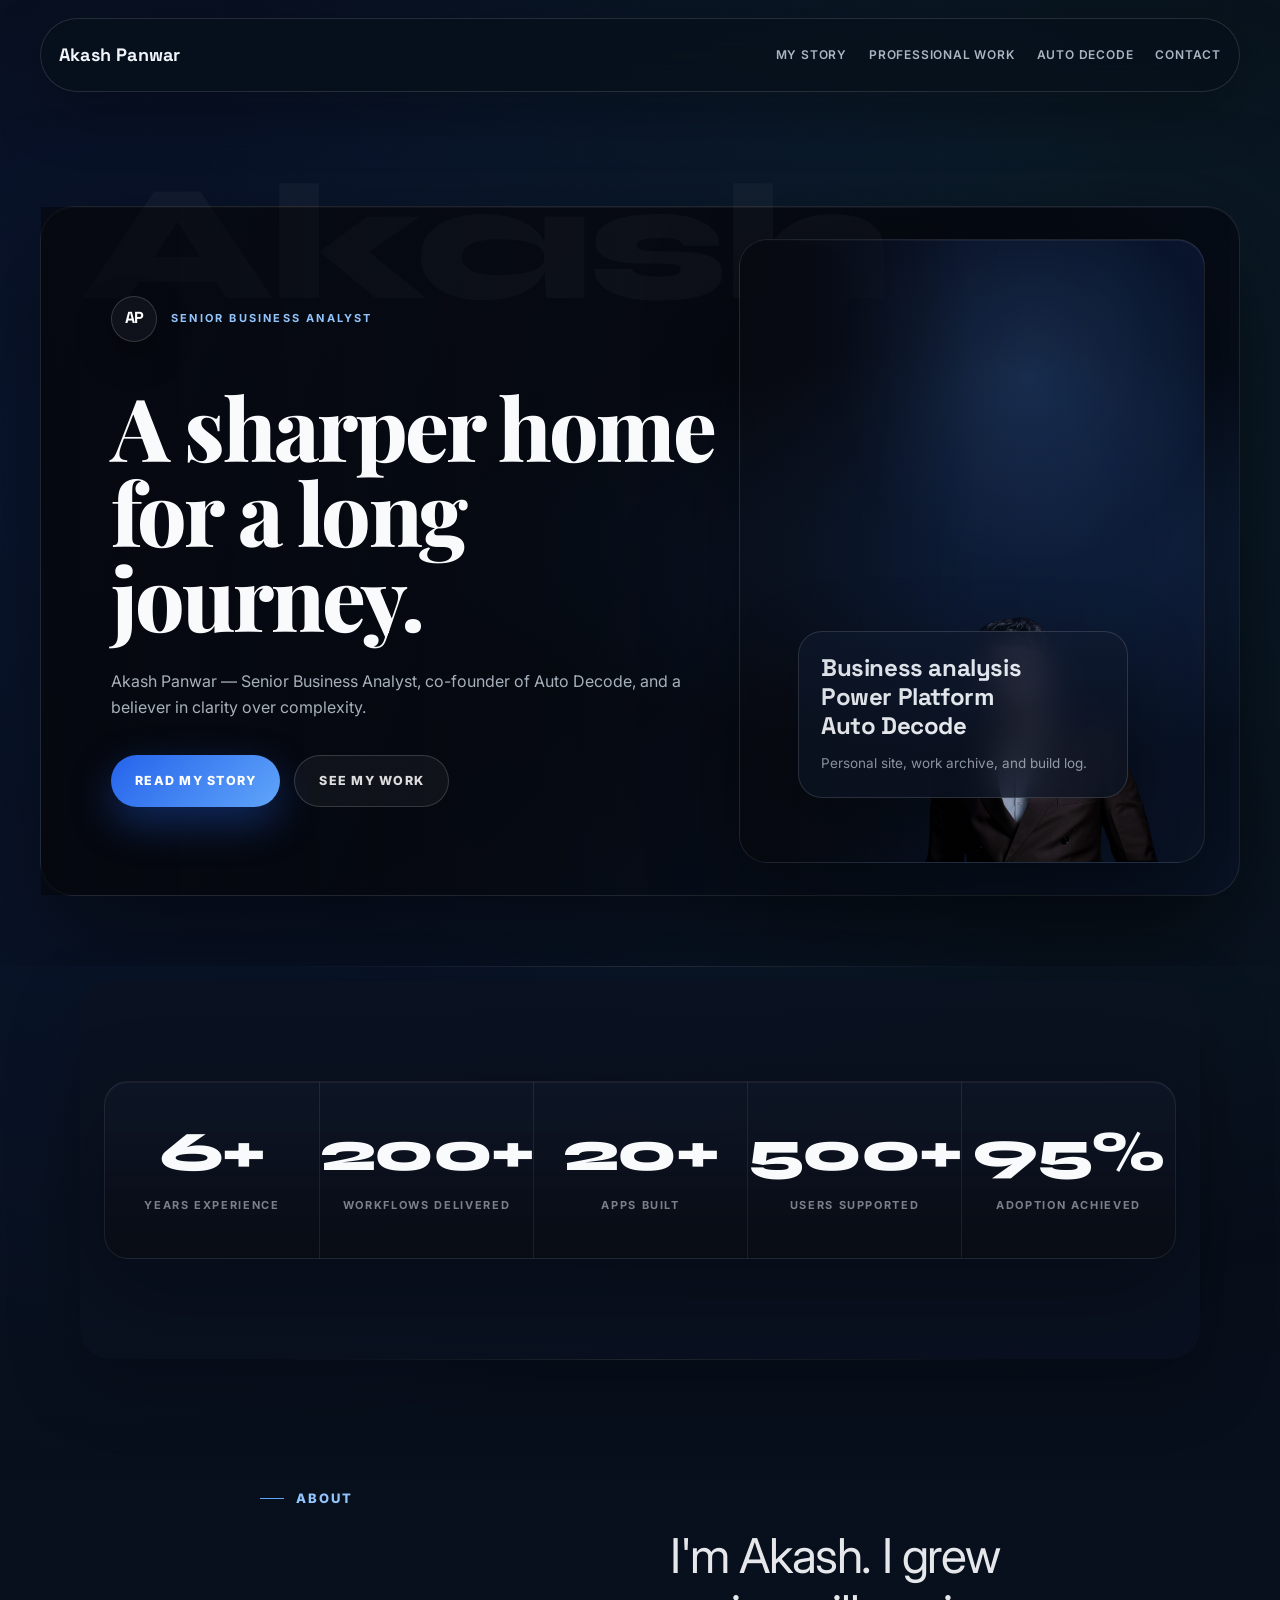
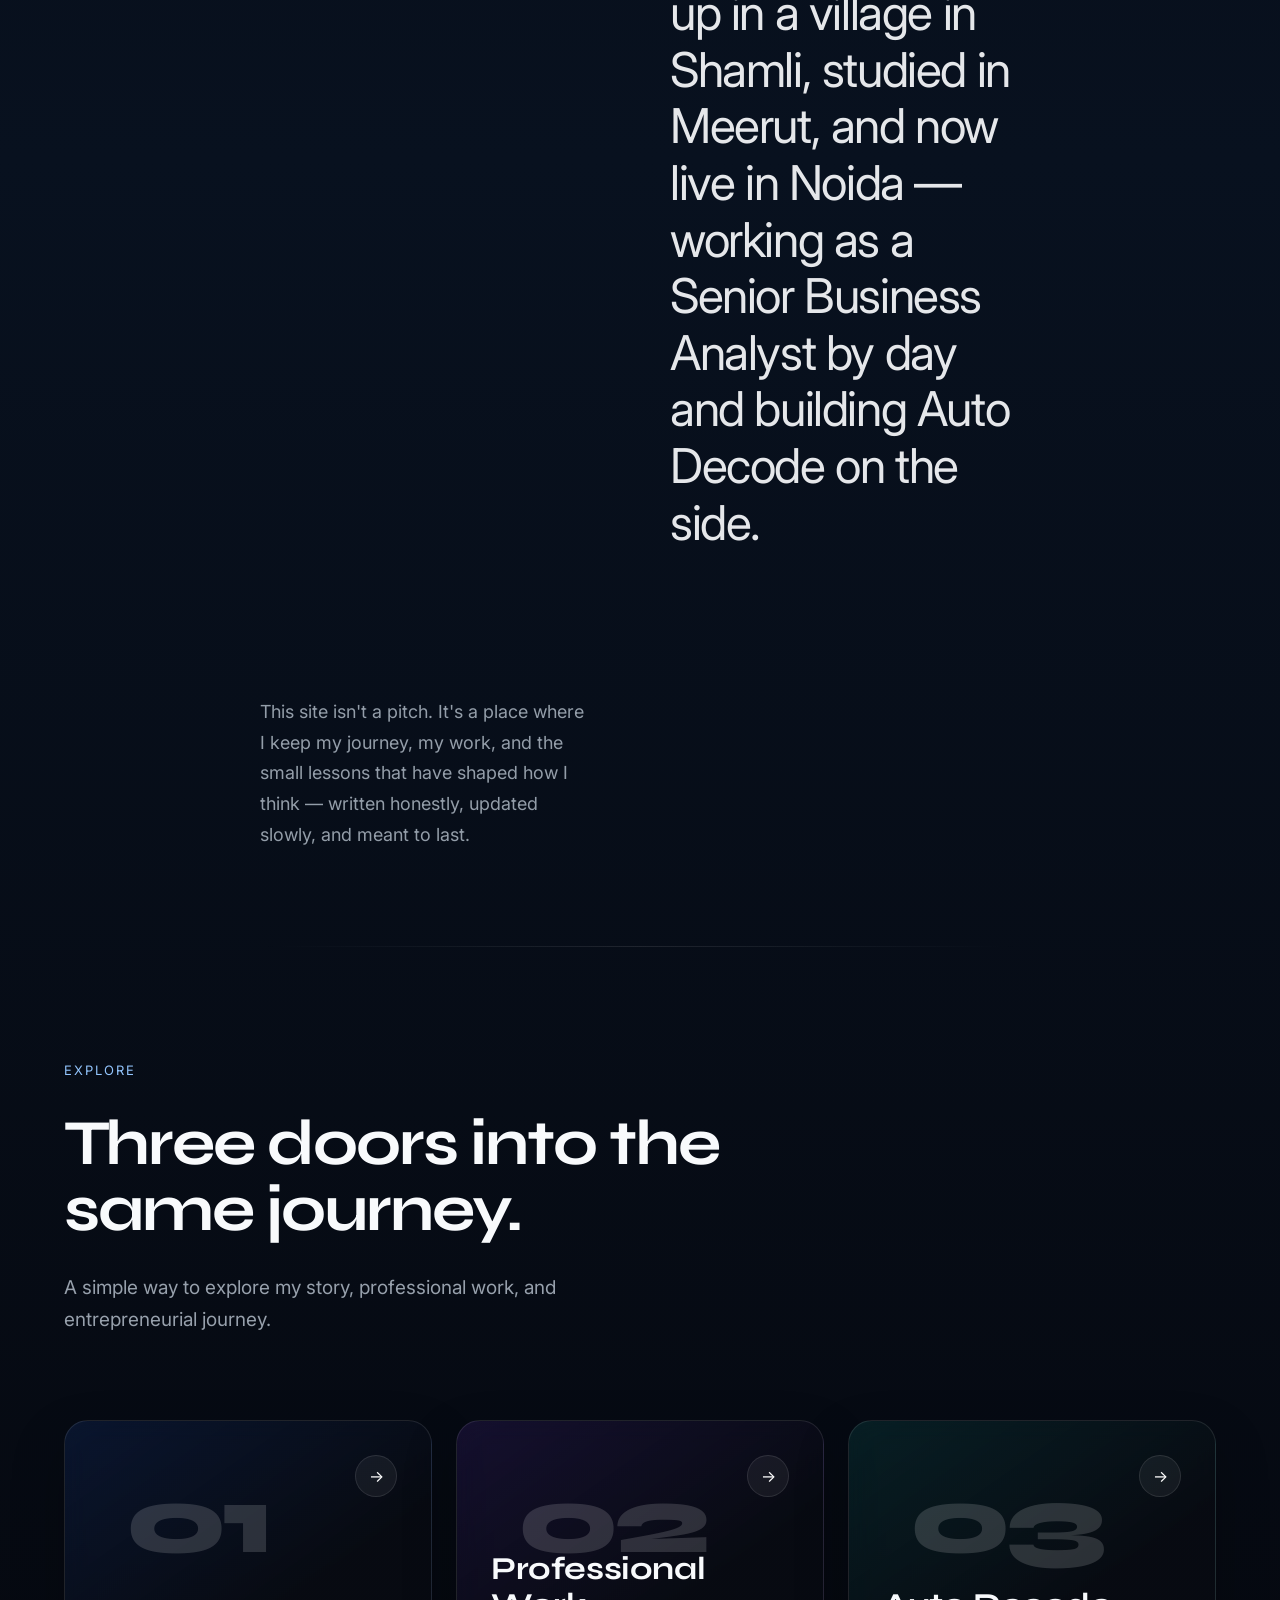
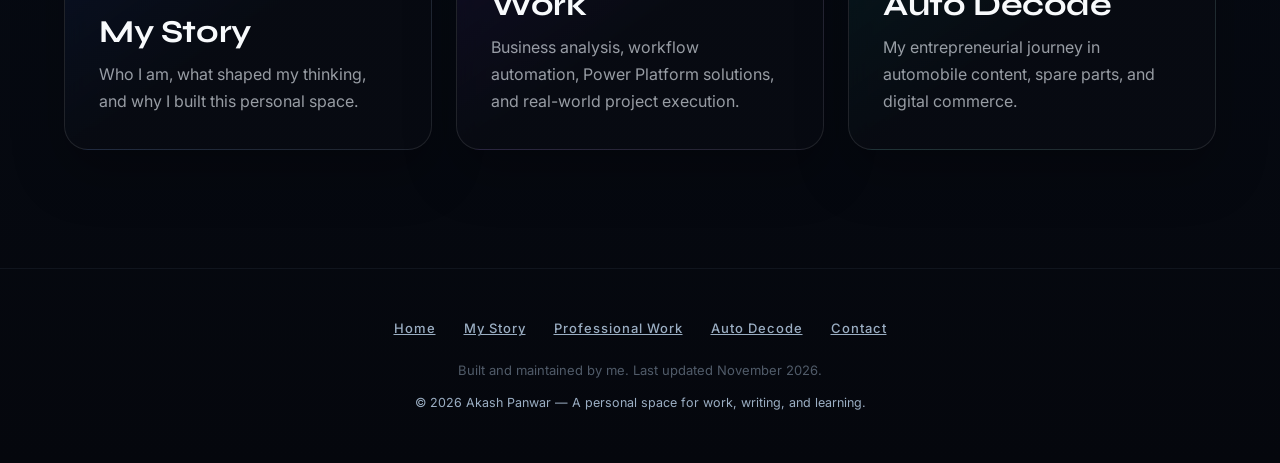
==== commit cd048795: "Redesign homepage" ====
--- a/index.html
+++ b/index.html
@@ -1086,6 +1086,431 @@
       }
     }
   </style>
+
+  <style id="homepage-figma-redesign">
+    .home-page {
+      background:
+        radial-gradient(circle at 12% 12%, rgba(37,99,235,0.16), transparent 30%),
+        radial-gradient(circle at 84% 10%, rgba(56,189,248,0.12), transparent 26%),
+        linear-gradient(180deg, #05070d 0%, #08111f 48%, #05070d 100%);
+    }
+
+    .home-page::before {
+      content: '';
+      position: fixed;
+      inset: 0;
+      z-index: 0;
+      pointer-events: none;
+      background:
+        linear-gradient(rgba(255,255,255,0.018) 1px, transparent 1px),
+        linear-gradient(90deg, rgba(255,255,255,0.018) 1px, transparent 1px);
+      background-size: 72px 72px;
+      -webkit-mask-image: linear-gradient(180deg, rgba(0,0,0,0.7), transparent 72%);
+      mask-image: linear-gradient(180deg, rgba(0,0,0,0.7), transparent 72%);
+    }
+
+    .home-page nav {
+      width: min(1200px, calc(100% - 40px));
+      min-height: 72px;
+      padding: 12px 18px;
+      border: 1px solid rgba(255,255,255,0.12);
+      background: rgba(7,17,27,0.82);
+    }
+
+    .home-page #desktop-nav {
+      justify-content: space-between;
+      gap: 22px;
+    }
+
+    .home-page .brand-link {
+      margin-right: auto;
+      min-width: 170px;
+      font-size: 16px;
+      letter-spacing: 0;
+      text-transform: none;
+    }
+
+    .home-page .nav-link:not(.brand-link) {
+      font-size: 12px;
+      letter-spacing: 0.8px;
+      color: rgba(203,213,225,0.84);
+    }
+
+    #hero {
+      min-height: auto !important;
+      padding: 132px 24px 70px !important;
+    }
+
+    .editorial-hero-card {
+      width: min(1200px, 100%);
+      min-height: 624px;
+      grid-template-columns: minmax(0, 1fr) minmax(420px, 500px);
+      border-radius: 34px;
+      background:
+        linear-gradient(135deg, rgba(8,13,24,0.98), rgba(6,10,18,0.98) 52%, rgba(9,20,38,0.98)),
+        #080b12;
+    }
+
+    .editorial-hero-card::before {
+      content: 'Akash';
+      left: 40px;
+      top: 38px;
+      font-size: clamp(86px, 13vw, 178px);
+      letter-spacing: -4px;
+      color: rgba(255,255,255,0.034);
+    }
+
+    .hero-copy {
+      padding: 76px 0 76px 70px;
+      max-width: 680px;
+    }
+
+    .hero-mark-row {
+      margin-bottom: 42px;
+    }
+
+    .hero-kicker {
+      color: #93c5fd;
+      letter-spacing: 2.2px;
+    }
+
+    .hero-heading {
+      max-width: 680px;
+      font-size: clamp(54px, 6.8vw, 88px);
+      line-height: 0.98;
+      letter-spacing: -2.8px;
+    }
+
+    .hero-sub {
+      max-width: 570px;
+      margin-top: 30px;
+      color: rgba(203,213,225,0.82);
+      font-size: clamp(16px, 1.25vw, 21px);
+      line-height: 1.62;
+    }
+
+    .hero-cta {
+      min-height: 52px;
+      padding: 0 24px;
+    }
+
+    .hero-image-panel {
+      min-height: 624px;
+      background:
+        linear-gradient(90deg, rgba(8,11,18,0.98) 0%, rgba(8,11,18,0.36) 34%, rgba(8,11,18,0.08) 100%),
+        linear-gradient(145deg, rgba(37,99,235,0.18), rgba(15,23,42,0.18));
+    }
+
+    .hero-image-panel::before {
+      background:
+        linear-gradient(90deg, #080b12 0%, rgba(8,11,18,0.54) 18%, rgba(8,11,18,0) 50%),
+        radial-gradient(circle at 62% 22%, rgba(96,165,250,0.18), transparent 34%);
+      z-index: 2;
+    }
+
+    .hero-image-panel img {
+      right: -26px;
+      bottom: -18px;
+      width: min(88%, 470px);
+      height: 94%;
+      object-fit: contain;
+      object-position: right bottom;
+      filter: saturate(1.02) contrast(1.04);
+      opacity: 0.96;
+    }
+
+    .hero-identity-card {
+      position: absolute;
+      left: 58px;
+      bottom: 64px;
+      z-index: 4;
+      width: min(330px, calc(100% - 96px));
+      padding: 22px;
+      border: 1px solid rgba(255,255,255,0.14);
+      border-radius: 24px;
+      background: rgba(13,20,36,0.82);
+      -webkit-backdrop-filter: blur(18px);
+      backdrop-filter: blur(18px);
+      box-shadow: 0 24px 70px rgba(0,0,0,0.34);
+    }
+
+    .hero-identity-card strong {
+      display: block;
+      color: #f8fafc;
+      font-family: 'Space Grotesk', sans-serif;
+      font-size: 24px;
+      line-height: 1.2;
+      letter-spacing: -0.4px;
+    }
+
+    .hero-identity-card span {
+      display: block;
+      margin-top: 12px;
+      color: rgba(203,213,225,0.72);
+      font-size: 13.5px;
+      line-height: 1.7;
+    }
+
+    .metrics-strip {
+      width: min(1200px, calc(100% - 48px));
+      margin: 14px auto 0;
+      border-radius: 30px;
+      background: rgba(11,18,32,0.88);
+      border-color: rgba(255,255,255,0.09);
+      box-shadow: 0 24px 70px rgba(0,0,0,0.26);
+    }
+
+    .about-intro {
+      max-width: 1200px;
+      padding: 126px 24px 96px;
+    }
+
+    .about-panel {
+      display: grid;
+      grid-template-columns: minmax(0, 760px) minmax(260px, 350px);
+      gap: 80px;
+      align-items: start;
+      padding: 0;
+      border: 0;
+      background: transparent;
+      box-shadow: none;
+    }
+
+    .about-eyebrow,
+    .explore-home .eyebrow {
+      color: #93c5fd;
+      font-size: 13px;
+      letter-spacing: 2px;
+      text-transform: uppercase;
+    }
+
+    .about-intro .about-lead {
+      margin: 42px 0 0;
+      font-size: clamp(34px, 4vw, 48px);
+      line-height: 1.18;
+      letter-spacing: -1.4px;
+    }
+
+    .about-intro .about-panel p:not(.about-lead) {
+      margin-top: 66px;
+      color: rgba(203,213,225,0.72);
+      font-size: 18px;
+      line-height: 1.7;
+    }
+
+    .explore-home {
+      max-width: 1200px;
+      padding: 96px 24px 136px;
+    }
+
+    .explore-home .eyebrow {
+      justify-content: flex-start;
+    }
+
+    .explore-home .eyebrow::before,
+    .explore-home .eyebrow::after {
+      display: none;
+    }
+
+    .explore-home .sec-title {
+      max-width: 760px;
+      margin: 28px 0 0;
+      text-align: left;
+      font-size: clamp(42px, 5vw, 64px);
+      line-height: 1.04;
+      letter-spacing: -2px;
+    }
+
+    .explore-home .sec-desc {
+      max-width: 560px;
+      margin: 28px 0 0;
+      text-align: left;
+      font-size: 19px;
+      color: rgba(203,213,225,0.74);
+    }
+
+    .home-links-grid {
+      margin-top: 84px;
+    }
+
+    .home-page .explore-card {
+      min-height: 330px;
+      border-radius: 24px;
+      background: rgba(16,24,39,0.92);
+      border-color: rgba(255,255,255,0.1);
+      box-shadow: 0 24px 52px rgba(0,0,0,0.25);
+    }
+
+    .home-page .explore-card:hover,
+    .home-page .explore-card:focus-visible {
+      transform: translateY(-8px);
+      border-color: rgba(147,197,253,0.34);
+      box-shadow: 0 36px 90px rgba(0,0,0,0.34);
+    }
+
+    .explore-card-title {
+      letter-spacing: -0.7px;
+    }
+
+    @media (max-width: 1040px) {
+      .editorial-hero-card {
+        grid-template-columns: 1fr;
+      }
+
+      .hero-copy {
+        padding: 72px 58px 38px;
+        max-width: none;
+      }
+
+      .hero-image-panel {
+        min-height: 430px;
+      }
+
+      .hero-image-panel img {
+        right: 0;
+        height: 100%;
+        width: min(72%, 420px);
+      }
+
+      .hero-identity-card {
+        left: 44px;
+      }
+
+      .about-panel {
+        grid-template-columns: 1fr;
+        gap: 26px;
+      }
+
+      .about-intro .about-panel p:not(.about-lead) {
+        margin-top: 0;
+        max-width: 720px;
+      }
+    }
+
+    @media (max-width: 900px) {
+      .home-page nav {
+        width: calc(100% - 32px);
+        top: 16px;
+        min-height: 58px;
+        padding: 8px 14px;
+      }
+
+      .home-page #mobile-nav {
+        top: 88px;
+        left: 16px;
+        right: 16px;
+        border: 1px solid rgba(255,255,255,0.12);
+        border-radius: 22px;
+        background: rgba(7,17,27,0.94);
+      }
+
+      #hero {
+        padding: 104px 18px 52px !important;
+      }
+
+      .editorial-hero-card {
+        min-height: 0;
+        border-radius: 28px;
+      }
+
+      .editorial-hero-card::before {
+        left: 22px;
+        top: 34px;
+        font-size: 84px;
+      }
+
+      .hero-copy {
+        padding: 58px 24px 34px;
+      }
+
+      .hero-mark-row {
+        margin-bottom: 30px;
+      }
+
+      .hero-heading {
+        max-width: 340px;
+        font-size: clamp(44px, 12vw, 54px);
+        line-height: 1.04;
+        letter-spacing: -1.6px;
+      }
+
+      .hero-sub {
+        margin-top: 24px;
+        font-size: 16px;
+        line-height: 1.72;
+      }
+
+      .hero-actions {
+        gap: 12px;
+        margin-top: 34px;
+      }
+
+      .hero-cta {
+        flex: 1 1 144px;
+        min-width: 0;
+        padding: 0 14px;
+      }
+
+      .hero-image-panel {
+        min-height: 348px;
+      }
+
+      .hero-image-panel img {
+        width: 72%;
+        right: -10px;
+      }
+
+      .hero-identity-card {
+        left: 24px;
+        bottom: 30px;
+        width: calc(100% - 48px);
+        padding: 18px;
+      }
+
+      .hero-identity-card strong {
+        font-size: 20px;
+      }
+
+      .metrics-strip {
+        width: calc(100% - 36px);
+        margin-top: 8px;
+      }
+
+      .metrics-grid {
+        grid-template-columns: repeat(2, minmax(0, 1fr));
+      }
+
+      .metric-item:last-child {
+        grid-column: 1 / -1;
+      }
+
+      .about-intro {
+        padding: 88px 24px 64px;
+      }
+
+      .about-intro .about-lead {
+        font-size: clamp(28px, 8vw, 36px);
+        letter-spacing: -0.8px;
+      }
+
+      .explore-home {
+        padding: 74px 24px 96px;
+      }
+
+      .explore-home .sec-title {
+        font-size: clamp(34px, 10vw, 44px);
+        letter-spacing: -1.2px;
+      }
+
+      .home-links-grid {
+        margin-top: 48px;
+      }
+
+      .home-page .explore-card {
+        min-height: 236px;
+      }
+    }
+  </style>
 </head>
 <body class="home-page">
 
@@ -1127,8 +1552,8 @@
           <div class="hero-kicker">Senior Business Analyst</div>
         </div>
         <h1 class="hero-heading">
-          <span class="desktop-title">A small place on the<br>internet for a long journey.</span>
-          <span class="mobile-title">A small place<br>on the internet<br>for a long journey.</span>
+          <span class="desktop-title">A sharper home for a long journey.</span>
+          <span class="mobile-title">A sharper home for a long journey.</span>
         </h1>
         <p class="hero-sub">
           Akash Panwar &mdash; Senior Business Analyst, co-founder of Auto Decode, and a believer in clarity over complexity.
@@ -1140,6 +1565,10 @@
       </div>
       <div class="hero-image-panel" aria-hidden="true">
         <img src="akash-panwar.png" alt="">
+        <div class="hero-identity-card">
+          <strong>Business analysis<br>Power Platform<br>Auto Decode</strong>
+          <span>Personal site, work archive, and build log.</span>
+        </div>
       </div>
     </div>
   </section>
@@ -1185,7 +1614,7 @@
 
   <section class="reveal-section explore-home" id="explore-section">
     <div class="eyebrow">Explore</div>
-    <h2 class="sec-title">Choose Where You Want to Start</h2>
+    <h2 class="sec-title">Three doors into the same journey.</h2>
     <p class="sec-desc">A simple way to explore my story, professional work, and entrepreneurial journey.</p>
 
     <div class="home-links-grid">
--- a/style.css
+++ b/style.css
@@ -578,3 +578,223 @@
 footer {
   transition: background-color 0.28s ease, background 0.28s ease, color 0.28s ease, border-color 0.28s ease, box-shadow 0.28s ease;
 }
+
+
+/* -- RESPONSIVE HARDENING -------------------------------- */
+html,
+body {
+  width: 100%;
+  max-width: 100%;
+  overflow-x: clip;
+}
+
+img,
+svg,
+video,
+canvas {
+  max-width: 100%;
+}
+
+a,
+button,
+input,
+textarea,
+select {
+  min-width: 0;
+}
+
+.reveal-section,
+.stats-section,
+#hero,
+footer {
+  width: 100%;
+}
+
+.card,
+.project-card,
+.explore-card,
+.milestone-card,
+.branch-card,
+.lesson-card,
+.contact-glass-card,
+.contact-form-card {
+  min-width: 0;
+}
+
+.sec-title,
+.sec-desc,
+.nav-link,
+.footer-link,
+.contact-value,
+.hero-heading,
+.story-subtitle,
+.story-intro {
+  overflow-wrap: anywhere;
+}
+
+@media (max-width: 1100px) {
+  #desktop-nav {
+    gap: 18px;
+  }
+
+  .nav-link {
+    font-size: 12px;
+    letter-spacing: 0.7px;
+  }
+
+  .brand-link {
+    font-size: 16px !important;
+  }
+}
+
+@media (max-width: 760px) {
+  body {
+    min-width: 0;
+  }
+
+  nav {
+    left: 0;
+    right: 0;
+    width: 100%;
+  }
+
+  #mobile-nav {
+    max-height: calc(100vh - 64px);
+    overflow-y: auto;
+  }
+
+  .mobile-brand-link {
+    max-width: calc(100vw - 96px);
+    overflow: hidden;
+    text-overflow: ellipsis;
+    white-space: nowrap;
+  }
+
+  .reveal-section {
+    padding-left: 16px !important;
+    padding-right: 16px !important;
+  }
+
+  .stats-section,
+  footer {
+    padding-left: 16px !important;
+    padding-right: 16px !important;
+  }
+
+  .sec-title {
+    font-size: clamp(30px, 9vw, 40px) !important;
+    line-height: 1.08;
+    letter-spacing: -0.3px;
+  }
+
+  .sec-desc {
+    font-size: 15.5px;
+  }
+
+  .home-page .hero-heading {
+    font-size: clamp(28px, 8.4vw, 38px) !important;
+    line-height: 1.05;
+  }
+
+  .hero-actions,
+  .hero-cta-row {
+    width: 100%;
+  }
+
+  .hero-actions .hero-cta,
+  .hero-cta-row .btn,
+  .btn {
+    max-width: 100%;
+    white-space: normal;
+    text-align: center;
+  }
+
+  .stats-grid {
+    gap: 16px !important;
+  }
+
+  .stat-num {
+    font-size: clamp(34px, 11vw, 44px);
+  }
+
+  .timeline-wrap {
+    padding-left: 26px;
+  }
+
+  .timeline-line {
+    left: 8px;
+  }
+
+  .timeline-dot {
+    left: -25px;
+  }
+
+  .skills-grid,
+  .projects-scroll,
+  .blog-grid,
+  .certs-grid,
+  .ad-grid,
+  .contact-grid,
+  .home-links-grid,
+  .lessons-grid,
+  .contact-layout {
+    grid-template-columns: minmax(0, 1fr) !important;
+  }
+
+  .skills-grid .card,
+  .projects-scroll .project-card,
+  .blog-grid .card,
+  .certs-grid .card {
+    padding: 22px !important;
+  }
+
+  .contact-row {
+    grid-template-columns: 38px minmax(0, 1fr) !important;
+  }
+
+  #copy-toast {
+    width: calc(100% - 32px);
+    max-width: 360px;
+    text-align: center;
+    white-space: normal;
+  }
+}
+
+@media (max-width: 480px) {
+  nav {
+    padding: 12px 14px;
+  }
+
+  #mobile-nav {
+    padding: 16px;
+    gap: 10px;
+  }
+
+  .reveal-section {
+    padding-top: 58px !important;
+    padding-bottom: 58px !important;
+  }
+
+  #hero {
+    padding-left: 14px !important;
+    padding-right: 14px !important;
+  }
+
+  .card,
+  .milestone-card,
+  .branch-card,
+  .lesson-card,
+  .contact-glass-card,
+  .contact-form-card {
+    border-radius: 18px !important;
+  }
+
+  .contact-input {
+    font-size: 16px;
+  }
+
+  .footer-link {
+    display: inline-flex;
+    padding: 4px 0;
+  }
+}
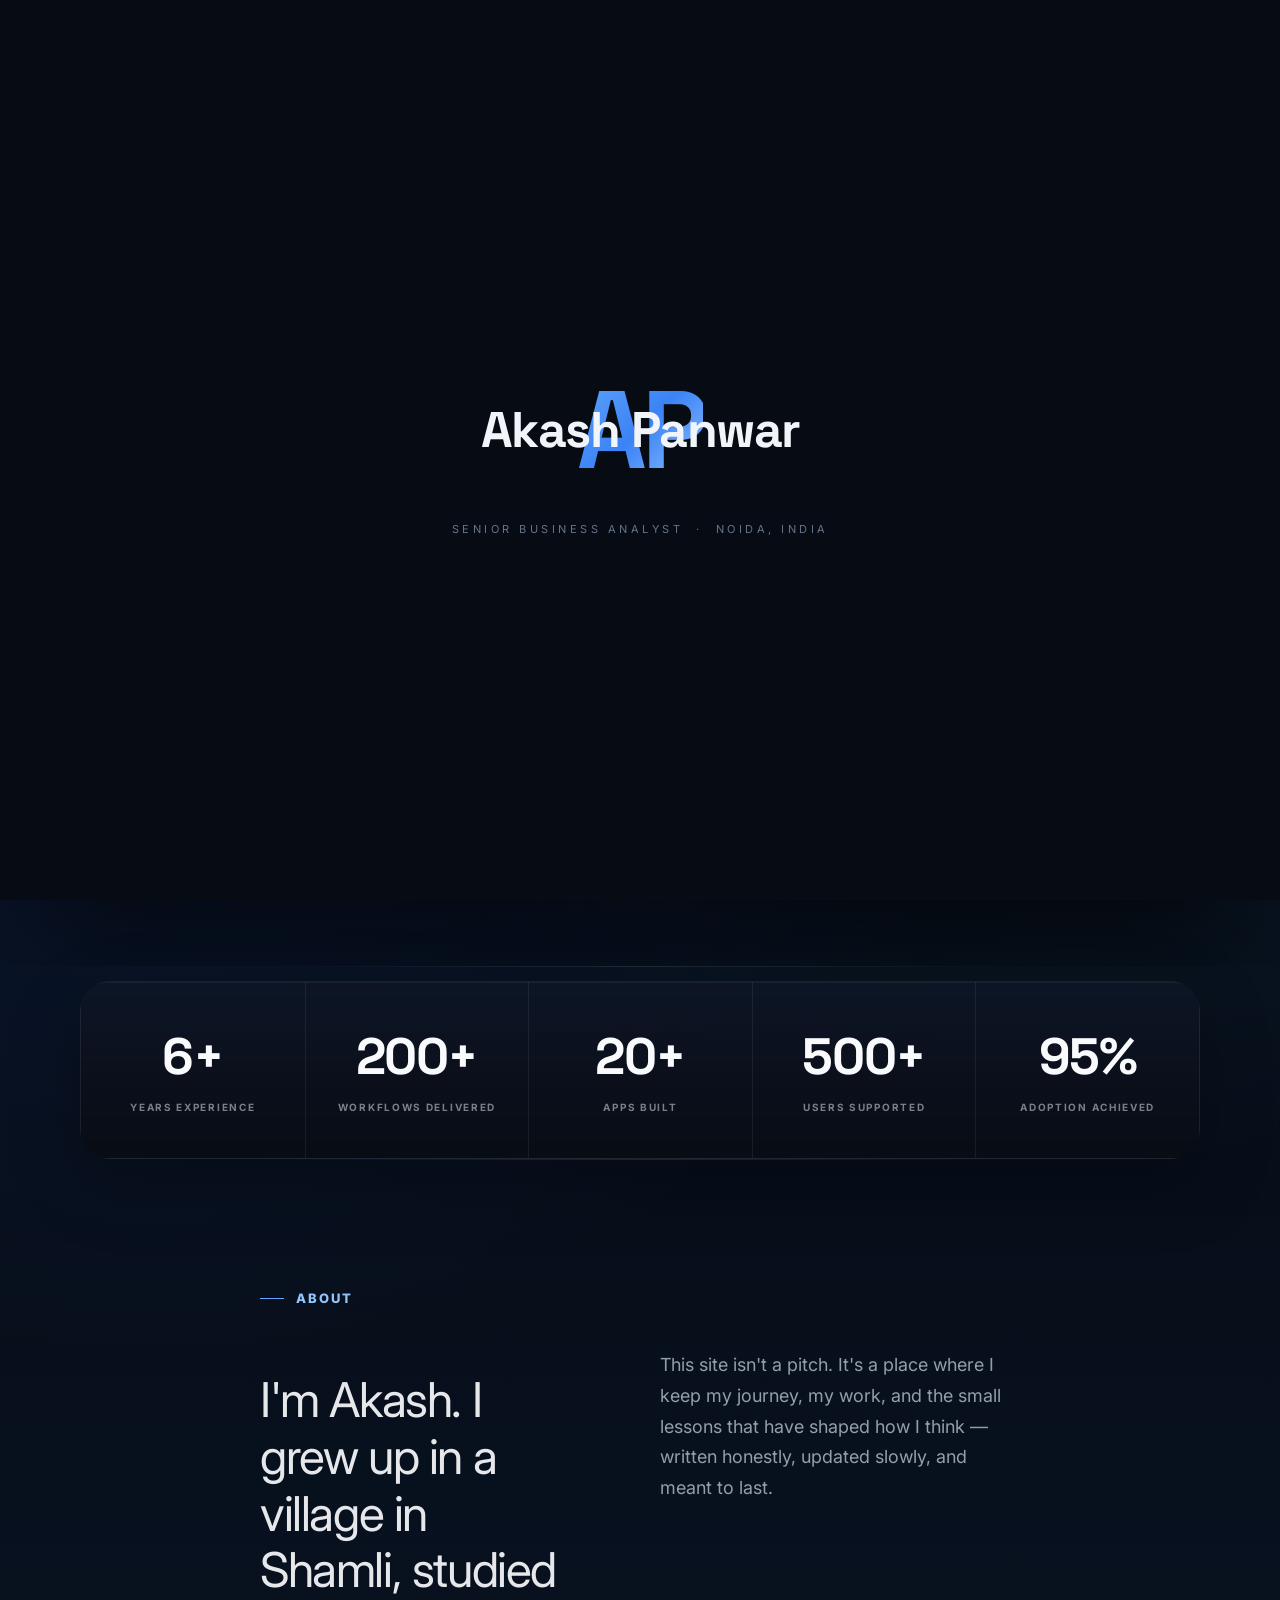
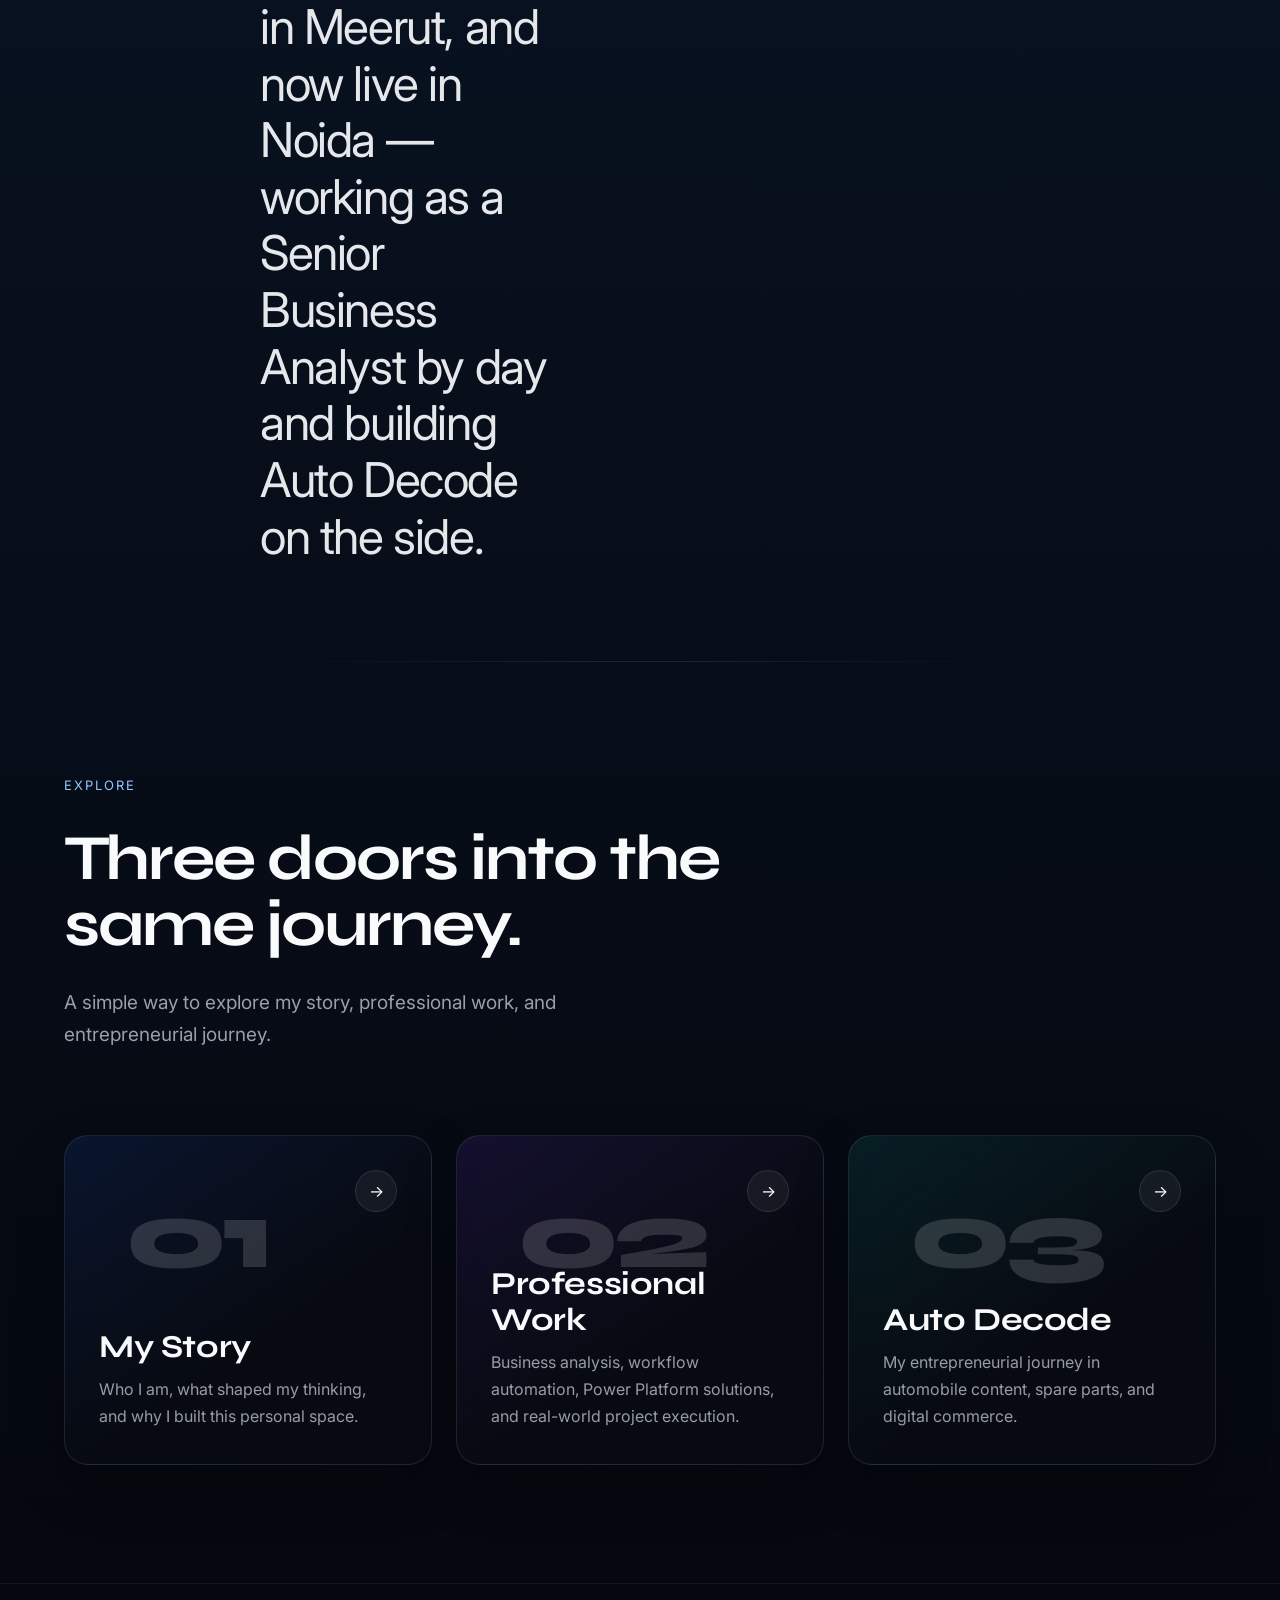
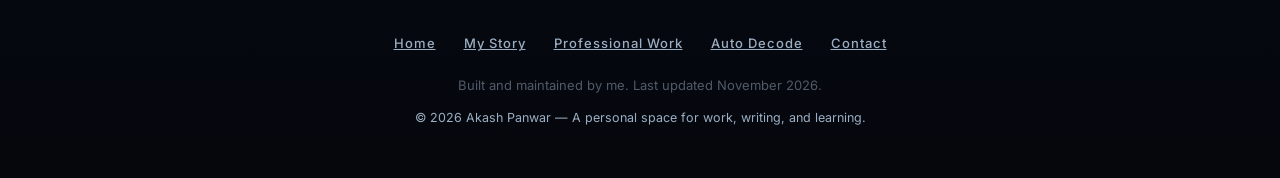
==== commit 61ed8909: "Polish homepage redesign layout" ====
--- a/index.html
+++ b/index.html
@@ -1508,6 +1508,204 @@
 
       .home-page .explore-card {
         min-height: 236px;
+      }
+    }
+  </style>
+
+  <style id="homepage-polish-fixes">
+    .hero-copy {
+      padding-right: 34px;
+    }
+
+    .hero-heading {
+      max-width: 620px;
+      font-family: 'Playfair Display', serif;
+      font-size: clamp(58px, 6.1vw, 78px);
+      line-height: 1.02;
+      letter-spacing: -2.2px;
+    }
+
+    .hero-image-panel {
+      display: flex;
+      align-items: flex-end;
+      justify-content: flex-end;
+      isolation: isolate;
+    }
+
+    .hero-image-panel img {
+      position: absolute;
+      right: -12px;
+      bottom: -10px;
+      z-index: 1;
+      width: min(78%, 390px);
+      height: 84%;
+      object-fit: contain;
+      object-position: right bottom;
+    }
+
+    .hero-identity-card {
+      left: 42px;
+      bottom: 58px;
+      width: min(292px, calc(100% - 72px));
+      padding: 20px;
+    }
+
+    .hero-identity-card strong {
+      font-size: 21px;
+      line-height: 1.18;
+    }
+
+    .hero-identity-card span {
+      font-size: 12.5px;
+    }
+
+    .metrics-strip {
+      padding: 0;
+      overflow: hidden;
+    }
+
+    .metrics-grid {
+      display: grid;
+      grid-template-columns: repeat(5, minmax(0, 1fr));
+      align-items: stretch;
+    }
+
+    .metric-item {
+      min-width: 0;
+      padding: 38px 14px 34px;
+    }
+
+    .metric-item + .metric-item {
+      border-left: 1px solid rgba(255,255,255,0.07);
+    }
+
+    .metric-value {
+      font-family: 'Space Grotesk', sans-serif;
+      font-size: clamp(38px, 4vw, 54px);
+      line-height: 1;
+      letter-spacing: -1.4px;
+      white-space: nowrap;
+      text-shadow: none;
+    }
+
+    .metric-label {
+      margin-top: 18px;
+      font-size: 10px;
+      line-height: 1.4;
+      letter-spacing: 1.7px;
+      white-space: normal;
+    }
+
+    .about-panel {
+      grid-template-columns: minmax(0, 760px) minmax(270px, 360px);
+      grid-template-areas:
+        "eyebrow body"
+        "lead body";
+      column-gap: 96px;
+      row-gap: 34px;
+      width: 100%;
+    }
+
+    .about-panel .about-eyebrow {
+      grid-area: eyebrow;
+      align-self: end;
+    }
+
+    .about-intro .about-lead {
+      grid-area: lead;
+      max-width: 760px;
+      margin: 0;
+    }
+
+    .about-intro .about-panel p:not(.about-lead) {
+      grid-area: body;
+      max-width: 350px;
+      margin-top: 64px;
+    }
+
+    @media (max-width: 1040px) {
+      .hero-heading {
+        font-size: clamp(50px, 8vw, 70px);
+      }
+
+      .hero-image-panel img {
+        width: min(58%, 360px);
+        height: 100%;
+      }
+
+      .about-panel {
+        grid-template-columns: 1fr;
+        grid-template-areas:
+          "eyebrow"
+          "lead"
+          "body";
+        row-gap: 28px;
+      }
+
+      .about-intro .about-panel p:not(.about-lead) {
+        max-width: 720px;
+        margin-top: 0;
+      }
+    }
+
+    @media (max-width: 900px) {
+      .hero-heading {
+        max-width: 330px;
+        font-size: clamp(43px, 11vw, 52px);
+        letter-spacing: -1.4px;
+      }
+
+      .hero-image-panel img {
+        width: 62%;
+        height: 96%;
+      }
+
+      .hero-identity-card {
+        left: 20px;
+        bottom: 22px;
+        width: min(250px, calc(100% - 40px));
+      }
+
+      .metrics-grid {
+        grid-template-columns: repeat(2, minmax(0, 1fr));
+      }
+
+      .metric-item {
+        padding: 30px 12px 28px;
+      }
+
+      .metric-item + .metric-item {
+        border-left: 0;
+      }
+
+      .metric-item:nth-child(even) {
+        border-left: 1px solid rgba(255,255,255,0.07);
+      }
+
+      .metric-item:nth-child(n + 3) {
+        border-top: 1px solid rgba(255,255,255,0.07);
+      }
+
+      .metric-item:last-child {
+        grid-column: 1 / -1;
+      }
+
+      .metric-value {
+        font-size: clamp(36px, 12vw, 48px);
+      }
+
+      .about-intro {
+        padding-top: 76px;
+      }
+    }
+
+    @media (max-width: 560px) {
+      .hero-image-panel {
+        display: none;
+      }
+
+      .hero-copy {
+        padding: 54px 22px 42px;
       }
     }
   </style>
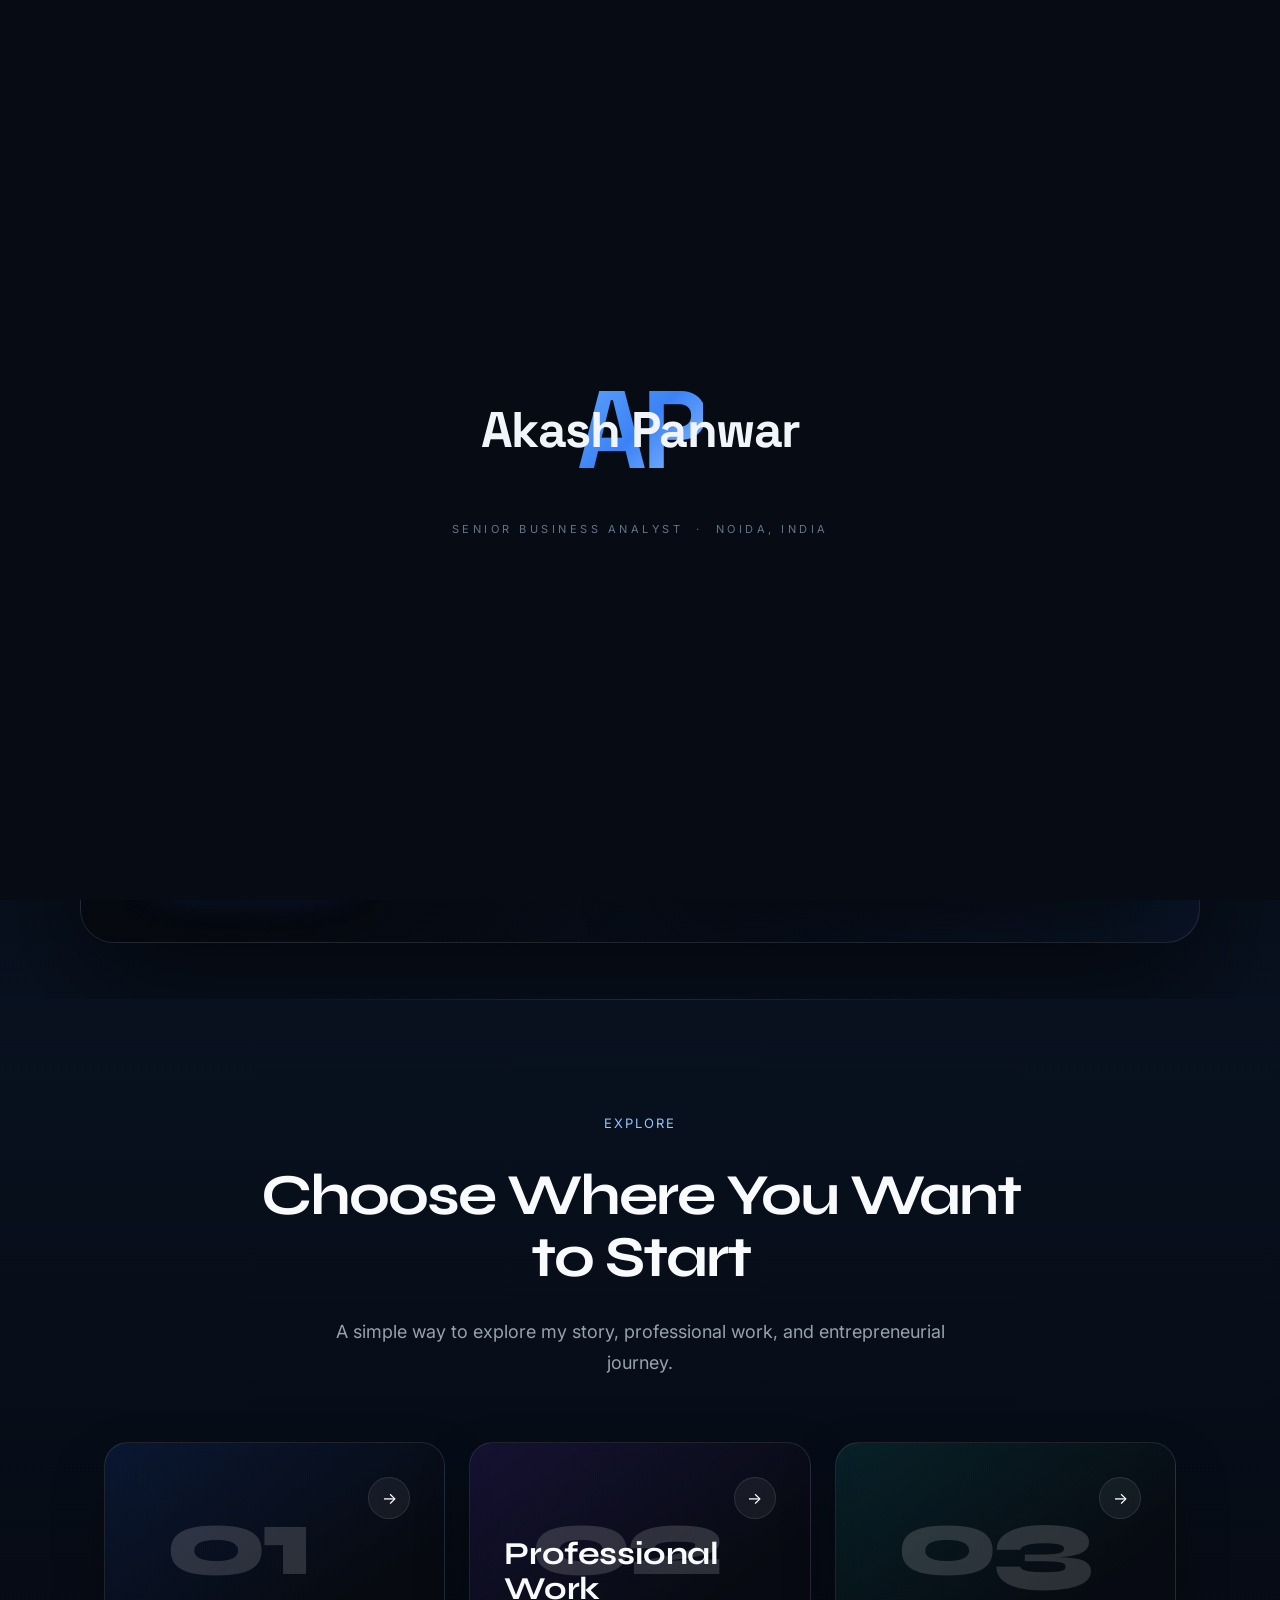
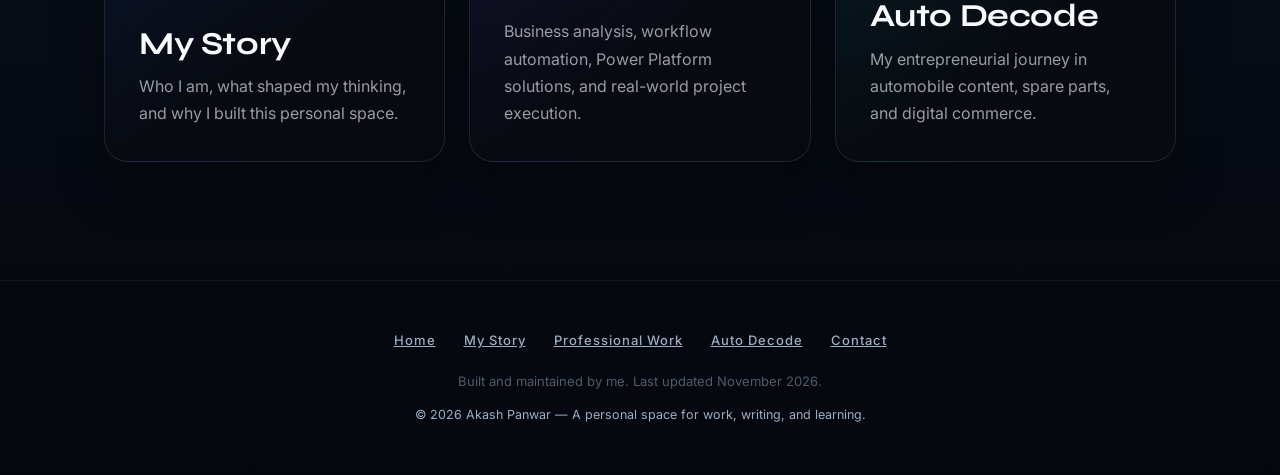
==== commit d5f0a6b8: "Restore approved homepage" ====
--- a/index.html
+++ b/index.html
@@ -1709,6 +1709,187 @@
       }
     }
   </style>
+
+  <style id="approved-homepage-restore">
+    #hero {
+      min-height: calc(100vh - 20px) !important;
+      padding: 118px 24px 56px !important;
+    }
+
+    .editorial-hero-card {
+      width: min(1120px, 100%);
+      min-height: 650px;
+      grid-template-columns: minmax(0, 1.02fr) minmax(360px, 0.9fr);
+      overflow: hidden;
+    }
+
+    .hero-copy {
+      padding: 74px 0 74px 70px;
+      max-width: 650px;
+    }
+
+    .hero-heading {
+      max-width: 640px;
+      font-family: 'Space Grotesk', sans-serif;
+      font-size: clamp(48px, 7vw, 86px);
+      line-height: 0.98;
+      letter-spacing: -2px;
+    }
+
+    .hero-heading .highlight {
+      color: transparent;
+      background: linear-gradient(135deg, #f8fbff 0%, #93c5fd 35%, #3b82f6 100%);
+      -webkit-background-clip: text;
+      background-clip: text;
+      -webkit-text-fill-color: transparent;
+      filter: drop-shadow(0 10px 30px rgba(59,130,246,0.22));
+    }
+
+    .hero-sub {
+      max-width: 560px;
+      color: rgba(226,232,240,0.76);
+    }
+
+    .hero-image-panel {
+      position: relative;
+      display: block;
+      min-height: 650px;
+      overflow: hidden;
+    }
+
+    .hero-image-panel img {
+      position: absolute;
+      right: 4px;
+      bottom: 0;
+      z-index: 1;
+      width: min(88%, 430px);
+      height: 96%;
+      object-fit: contain;
+      object-position: right bottom;
+      opacity: 0.98;
+      filter: saturate(1.02) contrast(1.03);
+    }
+
+    .hero-identity-card,
+    .metrics-strip,
+    .about-intro {
+      display: none !important;
+    }
+
+    .explore-home {
+      max-width: 1120px;
+      padding: 100px 24px 130px;
+    }
+
+    .explore-home .eyebrow,
+    .explore-home .sec-title,
+    .explore-home .sec-desc {
+      text-align: center;
+      justify-content: center;
+      margin-left: auto;
+      margin-right: auto;
+    }
+
+    .explore-home .sec-title {
+      max-width: 760px;
+      font-size: clamp(38px, 5vw, 58px);
+      line-height: 1.08;
+    }
+
+    .explore-home .sec-desc {
+      max-width: 620px;
+      font-size: 18px;
+    }
+
+    .home-links-grid {
+      margin-top: 64px;
+    }
+
+    .home-page .explore-card {
+      min-height: 320px;
+      border-radius: 24px;
+    }
+
+    @media (max-width: 1040px) {
+      .editorial-hero-card {
+        grid-template-columns: 1fr;
+      }
+
+      .hero-copy {
+        padding: 64px 54px 30px;
+      }
+
+      .hero-image-panel {
+        min-height: 430px;
+      }
+
+      .hero-image-panel img {
+        right: 50%;
+        transform: translateX(50%);
+        width: min(62%, 360px);
+        height: 100%;
+      }
+    }
+
+    @media (max-width: 900px) {
+      #hero {
+        padding: 104px 18px 52px !important;
+      }
+
+      .editorial-hero-card {
+        border-radius: 28px;
+      }
+
+      .hero-copy {
+        padding: 54px 24px 30px;
+      }
+
+      .hero-heading {
+        max-width: 340px;
+        font-size: clamp(44px, 12vw, 56px);
+        line-height: 1.04;
+        letter-spacing: -1.4px;
+      }
+
+      .hero-actions {
+        gap: 12px;
+      }
+
+      .hero-cta {
+        flex: 1 1 148px;
+        min-width: 0;
+        padding: 0 14px;
+        text-align: center;
+      }
+
+      .hero-image-panel {
+        min-height: 360px;
+      }
+
+      .hero-image-panel img {
+        width: min(72%, 310px);
+      }
+
+      .explore-home {
+        padding: 78px 24px 100px;
+      }
+
+      .home-page .explore-card {
+        min-height: 250px;
+      }
+    }
+
+    @media (max-width: 560px) {
+      .hero-image-panel {
+        display: block;
+        min-height: 330px;
+      }
+
+      .hero-image-panel img {
+        width: min(82%, 290px);
+      }
+    }
+  </style>
 </head>
 <body class="home-page">
 
@@ -1750,69 +1931,28 @@
           <div class="hero-kicker">Senior Business Analyst</div>
         </div>
         <h1 class="hero-heading">
-          <span class="desktop-title">A sharper home for a long journey.</span>
-          <span class="mobile-title">A sharper home for a long journey.</span>
+          <span class="desktop-title">I'm Akash,<br><span class="article">a</span> <span class="role-word highlight">Business Analyst</span></span>
+          <span class="mobile-title">I'm Akash,<br><span class="article">a</span> <span class="role-word highlight">Business Analyst</span></span>
         </h1>
         <p class="hero-sub">
-          Akash Panwar &mdash; Senior Business Analyst, co-founder of Auto Decode, and a believer in clarity over complexity.
+          Senior Business Analyst building real-world workflow solutions across Power Platform, automation, and digital business.
         </p>
         <div class="hero-actions">
-          <a class="hero-cta primary" href="my-story.html">Read My Story</a>
-          <a class="hero-cta secondary" href="professional-work.html">See My Work</a>
+          <a class="hero-cta primary" href="my-story.html">Explore My Story</a>
+          <a class="hero-cta secondary" href="professional-work.html">View Professional Work</a>
         </div>
       </div>
       <div class="hero-image-panel" aria-hidden="true">
         <img src="akash-panwar.png" alt="">
-        <div class="hero-identity-card">
-          <strong>Business analysis<br>Power Platform<br>Auto Decode</strong>
-          <span>Personal site, work archive, and build log.</span>
-        </div>
       </div>
     </div>
   </section>
 
   <div class="section-divider" aria-hidden="true"></div>
 
-  <section class="metrics-strip" aria-label="Professional metrics">
-    <div class="metrics-grid">
-      <div class="metric-item">
-        <div class="metric-value" data-count="6" data-suffix="+">0+</div>
-        <div class="metric-label">Years Experience</div>
-      </div>
-      <div class="metric-item">
-        <div class="metric-value" data-count="200" data-suffix="+">0+</div>
-        <div class="metric-label">Workflows Delivered</div>
-      </div>
-      <div class="metric-item">
-        <div class="metric-value" data-count="20" data-suffix="+">0+</div>
-        <div class="metric-label">Apps Built</div>
-      </div>
-      <div class="metric-item">
-        <div class="metric-value" data-count="500" data-suffix="+">0+</div>
-        <div class="metric-label">Users Supported</div>
-      </div>
-      <div class="metric-item">
-        <div class="metric-value" data-count="95" data-suffix="%">0%</div>
-        <div class="metric-label">Adoption Achieved</div>
-      </div>
-    </div>
-  </section>
-
-  <div class="section-divider" aria-hidden="true"></div>
-
-  <section class="about-intro">
-    <div class="about-panel">
-      <div class="about-eyebrow">About</div>
-      <p class="about-lead">I'm Akash. I grew up in a village in Shamli, studied in Meerut, and now live in Noida &mdash; working as a Senior Business Analyst by day and building Auto Decode on the side.</p>
-      <p>This site isn't a pitch. It's a place where I keep my journey, my work, and the small lessons that have shaped how I think &mdash; written honestly, updated slowly, and meant to last.</p>
-    </div>
-  </section>
-
-  <div class="section-divider" aria-hidden="true"></div>
-
   <section class="reveal-section explore-home" id="explore-section">
     <div class="eyebrow">Explore</div>
-    <h2 class="sec-title">Three doors into the same journey.</h2>
+    <h2 class="sec-title">Choose Where You Want to Start</h2>
     <p class="sec-desc">A simple way to explore my story, professional work, and entrepreneurial journey.</p>
 
     <div class="home-links-grid">
@@ -1863,41 +2003,6 @@
     <p style="font-size:12.5px;color:var(--muted);font-weight:400;">&copy; 2026 Akash Panwar &mdash; A personal space for work, writing, and learning.</p>
   </footer>
 
-  <script>
-    (() => {
-      const metrics = document.querySelectorAll('.metric-value[data-count]');
-      if (!metrics.length) return;
-
-      const animateMetric = (node) => {
-        if (node.dataset.done) return;
-        node.dataset.done = 'true';
-        const target = Number(node.dataset.count || 0);
-        const suffix = node.dataset.suffix || '';
-        const duration = 850;
-        const start = performance.now();
-
-        const step = (now) => {
-          const progress = Math.min((now - start) / duration, 1);
-          const eased = 1 - Math.pow(1 - progress, 3);
-          node.textContent = `${Math.round(target * eased)}${suffix}`;
-          if (progress < 1) requestAnimationFrame(step);
-        };
-
-        requestAnimationFrame(step);
-      };
-
-      const observer = new IntersectionObserver((entries) => {
-        entries.forEach((entry) => {
-          if (entry.isIntersecting) {
-            animateMetric(entry.target);
-            observer.unobserve(entry.target);
-          }
-        });
-      }, { threshold: 0.45 });
-
-      metrics.forEach((metric) => observer.observe(metric));
-    })();
-  </script>
   <script src="script.js"></script>
 </body>
 </html>
